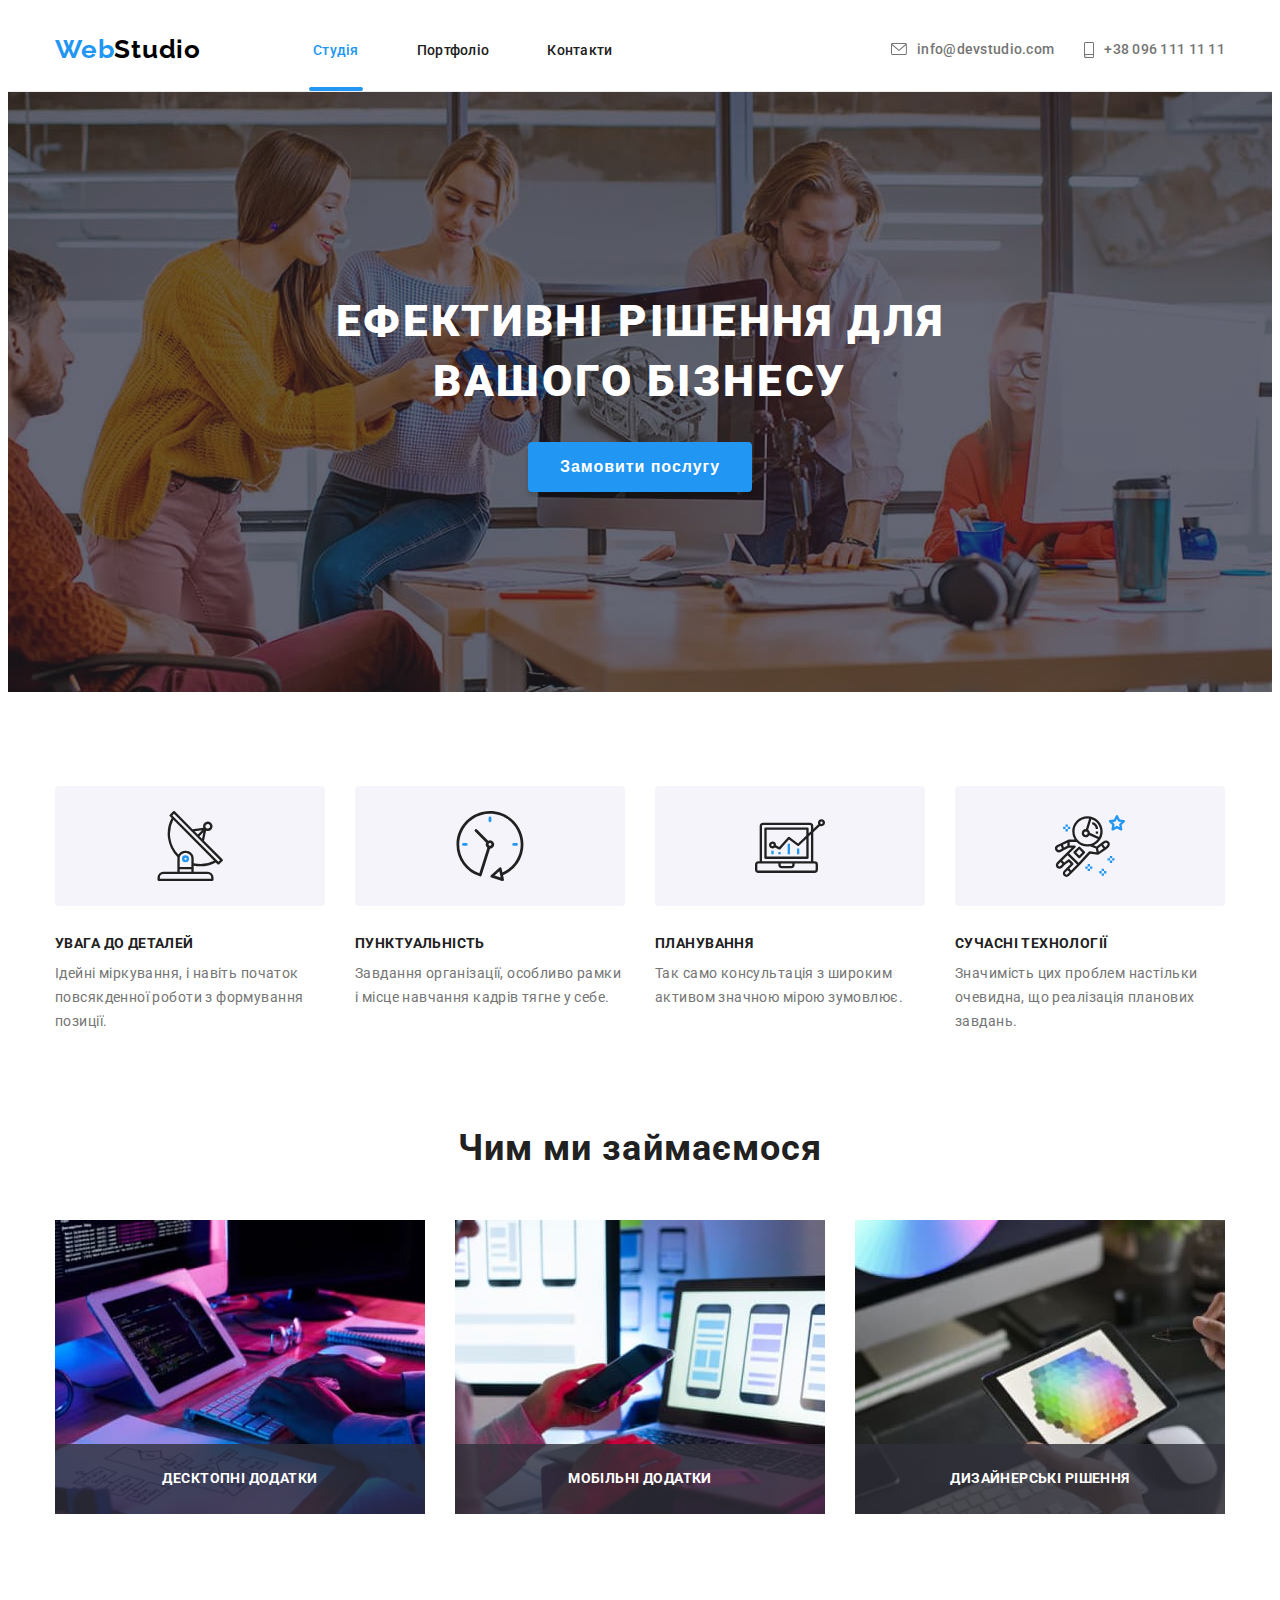
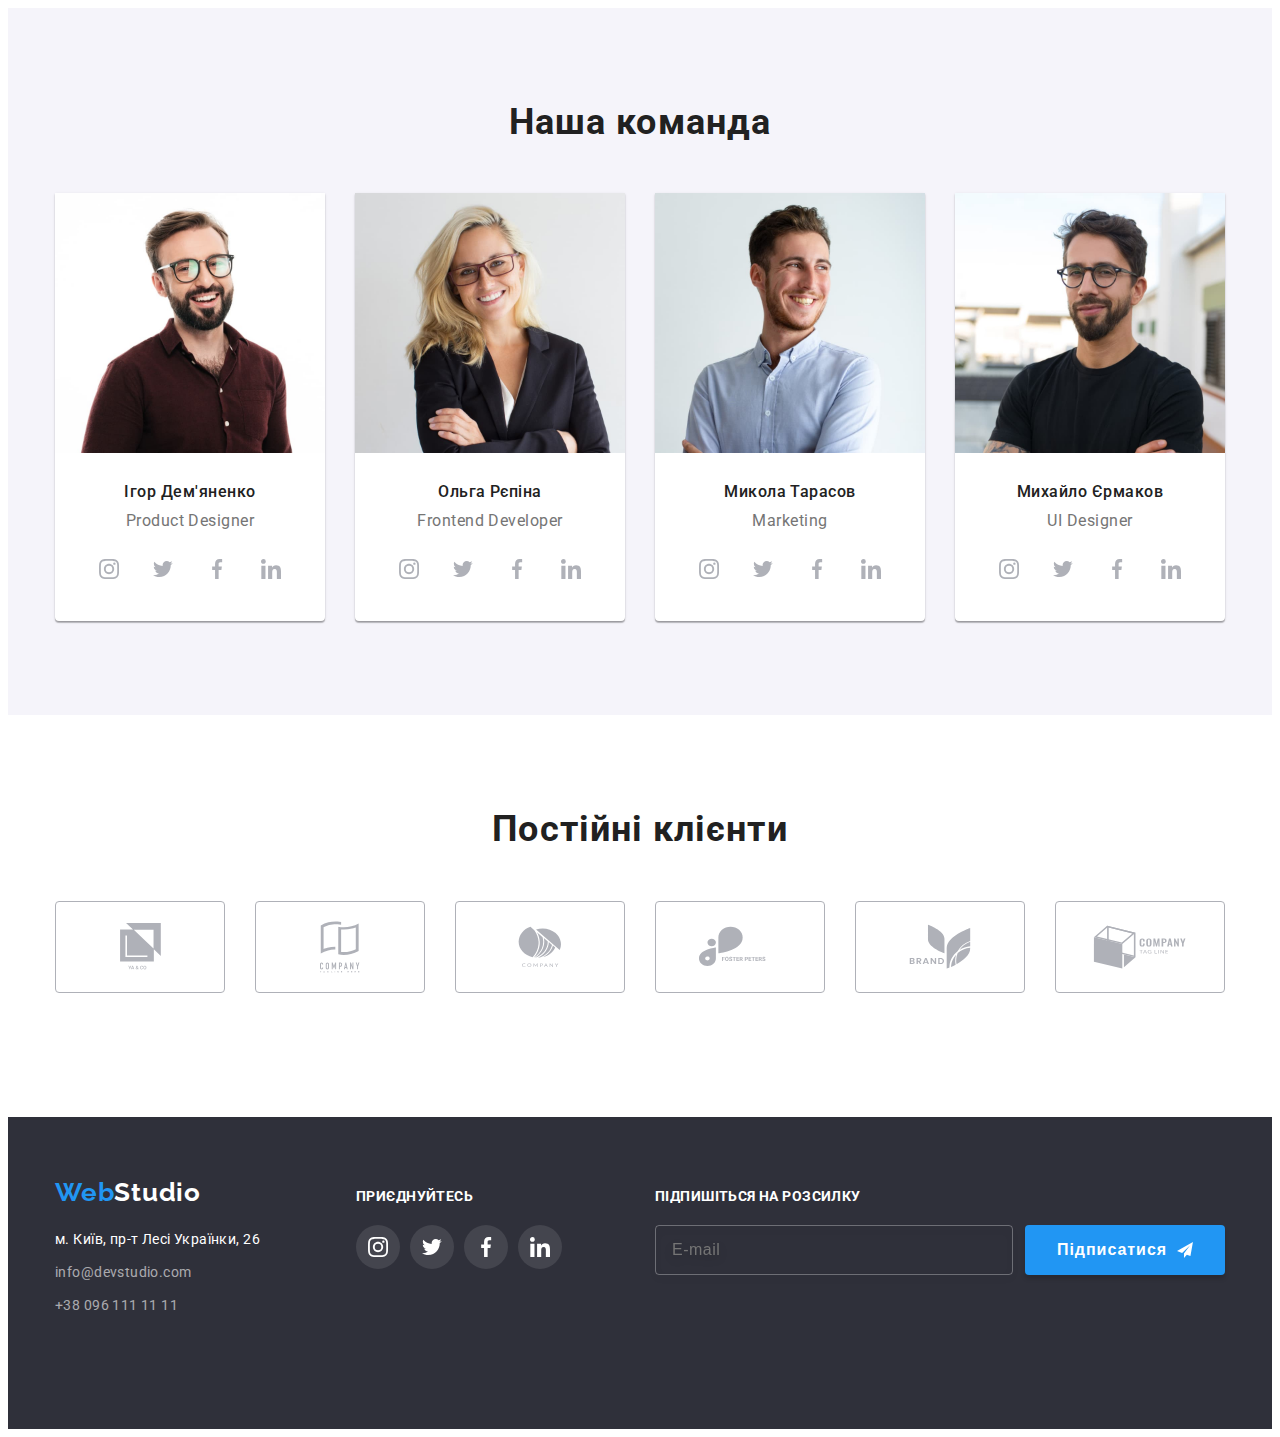
==== index.html @ fa53a21a "add sass" ====
<!DOCTYPE html>
<html lang="en">
<head>
    <meta charset="UTF-8">
    <meta http-equiv="X-UA-Compatible" content="IE=edge">
    <meta name="viewport" content="width=device-width, initial-scale=1.0">
    <link rel="stylesheet" href="https://cdnjs.cloudflare.com/ajax/libs/modern-normalize/1.1.0/modern-normalize.min.css" integrity="sha512-wpPYUAdjBVSE4KJnH1VR1HeZfpl1ub8YT/NKx4PuQ5NmX2tKuGu6U/JRp5y+Y8XG2tV+wKQpNHVUX03MfMFn9Q==" crossorigin="anonymous" referrerpolicy="no-referrer" />
    <link rel="preconnect" href="https://fonts.googleapis.com">
    <link rel="preconnect" href="https://fonts.gstatic.com" crossorigin>
    <link href="https://fonts.googleapis.com/css2?family=Raleway:wght@700&family=Roboto:wght@400;500;700;900&display=swap" rel="stylesheet">
    <link href="./sass/main-min.css" rel="stylesheet"/>
    <link href="./style/style.css" rel="stylesheet"/>
    <title>Веб-студія</title>
</head>
<body>
    <header class="header">
    <div class="header-container container">
            <div class="header-logo"><a class="logo link" href="index.html"><span class="web">Web</span>Studio</a></div>
        <nav class="navigator-menu">
            <div class="container"><ul class="navigator-list list">
            <li class="navigator-item"><a class="navigator-link link active current" href="index.html">Студія</a></li>
            <li class="navigator-item"><a class="navigator-link link" href="portfolio.html">Портфоліо</a></li>
            <li class="navigator-item"><a class="navigator-link link" href="">Контакти</a></li>
        </ul></div>
        </nav>
        <ul class="header-contacts-list list">
            <li class="header-contacts-item">
                <a class="header-contacts-link link" href="mailto:info@devstudio.com">
                    <svg class="header-contacts-icon" width="16" height="12">
                        <use href="./images/icons.svg#icon-envelope"></use>
                    </svg>
                    info@devstudio.com</a></li>
            <li class="header-contacts-item">
                <a class="header-contacts-link link" href="tel:+380961111111">
                    <svg class="header-contacts-icon" width="10" height="16">
                        <use href="./images/icons.svg#icon-smartphone"></use>
                    </svg>
                    +38 096 111 11 11</a></li>
        </ul>
    </div>
    </header>
    <main>
        <section class="hero container">
            <div class="hero-container container"><h1 class="hero-title">Ефективні рішення для вашого бізнесу</h1>
            <button class="hero-btn" type="button" data-modal-open>Замовити послугу</button>
        </div>
        </section>
        <section class="character section">    
        <div class="character-container container"><h2 class="visually-hidden">Про нас</h2>
            <ul class="character-list list">
                <li class="character-item"><div class="outside-bg">
                    <div class="inside-bg">
                        <svg class="icon-character" width="70" height="70">
                            <use href="./images/icons.svg#icon-character-1"></use>
                        </svg>
                    </div>
                </div>
                    <h3 class="character-title">Увага до деталей</h3>
                    <p class="character-text">Ідейні міркування, і навіть початок повсякденної роботи з формування позиції.</p>
                </li>
                <li><div class="outside-bg">
                    <div class="inside-bg">
                        <svg class="icon-character" width="70" height="70">
                            <use href="./images/icons.svg#icon-character-2"></use>
                        </svg>
                    </div>
                </div>
                    <h3 class="character-title">Пунктуальність</h3>
                    <p class="character-text">Завдання організації, особливо рамки і місце навчання кадрів тягне у себе.</p>
                </li>
                <li><div class="outside-bg">
                    <div class="inside-bg">
                        <svg class="icon-character" width="70" height="70">
                            <use href="./images/icons.svg#icon-character-3"></use>
                        </svg>
                    </div>
                </div>
                    <h3 class="character-title">Планування</h3>
                    <p class="character-text">Так само консультація з широким активом значною мірою зумовлює.</p>
                </li>
                <li><div class="outside-bg">
                    <div class="inside-bg">
                        <svg class="icon-character" width="70" height="70">
                            <use href="./images/icons.svg#icon-character-4"></use>
                        </svg>
                    </div>
                </div>
                    <h3 class="character-title">Сучасні технології</h3>
                    <p class="character-text">Значимість цих проблем настільки очевидна, що реалізація планових завдань.</p>
                </li>
            </ul></div>
        </section>
        <section class="work section">
            <div class="container"><h2 class="work-title">Чим ми займаємося</h2>
            <ul class="work-list list">
                <li class="work-item">
                    <div class="work-top-wrap"><img src="./images/main/work/box-1.jpg" alt="work" width="370" height="294">
                    <p class="work-text-top">Десктопні додатки</p></div>
                </li>                    
                <li class="work-item">
                    <div class="work-top-wrap"><img src="./images/main/work/box-2.jpg" alt="work" width="370" height="294">
                    <p class="work-text-top">Мобільні додатки</p></div>
                </li>
                <li class="work-item">
                    <div class="work-top-wrap"><img src="./images/main/work/box-3.jpg" alt="work" width="370" height="294">
                    <p class="work-text-top">Дизайнерські рішення</p></div>
                </li>
            </ul></div>
        </section>
        <section class="team section">
            <div class="container"><h2 class="team-title-h2">Наша команда</h2>
            <ul class="team-list list">
                <li class="team-item">
                    <img src="./images/main/team/team-1.jpg" alt="team" width="270" height="260">
                    <h3 class="team-title">Ігор Дем'яненко</h3>
                    <p class="team-text">Product Designer</p>
                    <ul class="team-soc-list list">
                        <li class="team-soc-item">
                            <a href="" class="team-soc-link link" target="_blank" rel="noopener noreferrer">
                                <svg class="soc-link-icon"  width="20" height="20">
                                    <use href="./images/icons.svg#icon-instagram"></use>
                                </svg>
                            </a></li>
                        <li class="team-soc-item">
                            <a href="" class="team-soc-link link" target="_blank" rel="noopener noreferrer">
                                <svg class="soc-link-icon" width="20" height="20">
                                    <use href="./images/icons.svg#icon-twitter"></use>
                                </svg>
                            </a></li>
                        <li class="team-soc-item">
                            <a href="" class="team-soc-link link" target="_blank" rel="noopener noreferrer">
                                <svg class="soc-link-icon"  width="20" height="20">
                                    <use href="./images/icons.svg#icon-facebook"></use>
                                </svg>
                            </a></li>
                        <li class="team-soc-item">
                            <a href="" class="team-soc-link link" target="_blank" rel="noopener noreferrer">
                                <svg class="soc-link-icon" width="20" height="20">
                                    <use href="./images/icons.svg#icon-linkedin"></use>
                                </svg>
                            </a></li>
                    </ul>
                </li>
                <li class="team-item">
                    <img src="./images/main/team/team-2.jpg" alt="team" width="270" height="260">
                    <h3 class="team-title">Ольга Рєпіна</h3>
                    <p class="team-text">Frontend Developer</p>
                    <ul class="team-soc-list list">
                        <li class="team-soc-item">
                            <a href="" class="team-soc-link link" target="_blank" rel="noopener noreferrer">
                                <svg class="soc-link-icon"  width="20" height="20">
                                    <use href="./images/icons.svg#icon-instagram"></use>
                                </svg>
                            </a></li>
                        <li class="team-soc-item">
                            <a href="" class="team-soc-link link" target="_blank" rel="noopener noreferrer">
                                <svg class="soc-link-icon" width="20" height="20">
                                    <use href="./images/icons.svg#icon-twitter"></use>
                                </svg>
                            </a></li>
                        <li class="team-soc-item">
                            <a href="" class="team-soc-link link" target="_blank" rel="noopener noreferrer">
                                <svg class="soc-link-icon"  width="20" height="20">
                                    <use href="./images/icons.svg#icon-facebook"></use>
                                </svg>
                            </a></li>
                        <li class="team-soc-item">
                            <a href="" class="team-soc-link link" target="_blank" rel="noopener noreferrer">
                                <svg class="soc-link-icon" width="20" height="20">
                                    <use href="./images/icons.svg#icon-linkedin"></use>
                                </svg>
                            </a></li>
                    </ul>
                </li>
                <li class="team-item">
                    <img src="./images/main/team/team-3.jpg" alt="team" width="270" height="260">
                    <h3 class="team-title">Микола Тарасов</h3>
                    <p class="team-text">Marketing</p>
                    <ul class="team-soc-list list">
                        <li class="team-soc-item">
                            <a href="" class="team-soc-link link" target="_blank" rel="noopener noreferrer">
                                <svg class="soc-link-icon"  width="20" height="20">
                                    <use href="./images/icons.svg#icon-instagram"></use>
                                </svg>
                            </a></li>
                        <li class="team-soc-item">
                            <a href="" class="team-soc-link link" target="_blank" rel="noopener noreferrer">
                                <svg class="soc-link-icon" width="20" height="20">
                                    <use href="./images/icons.svg#icon-twitter"></use>
                                </svg>
                            </a></li>
                        <li class="team-soc-item">
                            <a href="" class="team-soc-link link" target="_blank" rel="noopener noreferrer">
                                <svg class="soc-link-icon"  width="20" height="20">
                                    <use href="./images/icons.svg#icon-facebook"></use>
                                </svg>
                            </a></li>
                        <li class="team-soc-item">
                            <a href="" class="team-soc-link link" target="_blank" rel="noopener noreferrer">
                                <svg class="soc-link-icon" width="20" height="20">
                                    <use href="./images/icons.svg#icon-linkedin"></use>
                                </svg>
                            </a></li>
                    </ul>
                </li>
                <li class="team-item">
                    <img src="./images/main/team/team-4.jpg" alt="team" width="270" height="260">
                    <h3 class="team-title">Михайло Єрмаков</h3>
                    <p class="team-text">UI Designer</p>
                    <ul class="team-soc-list list">
                        <li class="team-soc-item">
                            <a href="" class="team-soc-link link" target="_blank" rel="noopener noreferrer">
                                <svg class="soc-link-icon"  width="20" height="20">
                                    <use href="./images/icons.svg#icon-instagram"></use>
                                </svg>
                            </a></li>
                        <li class="team-soc-item">
                            <a href="" class="team-soc-link link" target="_blank" rel="noopener noreferrer">
                                <svg class="soc-link-icon" width="20" height="20">
                                    <use href="./images/icons.svg#icon-twitter"></use>
                                </svg>
                            </a></li>
                        <li class="team-soc-item">
                            <a href="" class="team-soc-link link" target="_blank" rel="noopener noreferrer">
                                <svg class="soc-link-icon"  width="20" height="20">
                                    <use href="./images/icons.svg#icon-facebook"></use>
                                </svg>
                            </a></li>
                        <li class="team-soc-item">
                            <a href="" class="team-soc-link link" target="_blank" rel="noopener noreferrer">
                                <svg class="soc-link-icon" width="20" height="20">
                                    <use href="./images/icons.svg#icon-linkedin"></use>
                                </svg>
                            </a></li>
                    </ul>
                </li>
            </ul></div>
        </section>
        <section class="constant-clients section">
            <div class="container"><h2 class="constant-clients-title">Постійні клієнти</h2>
                <ul class="clients-list list">
                    <li class="clients-logo-item"><a href="" class="clients-link link" target="_blank" rel="noopener noreferrer">
                        <svg class="logo-link-icon" width="41" height="46.7">
                            <use href="./images/icons.svg#icon-client-1"></use>
                        </svg>
                    </a></li>
                    <li class="clients-logo-item"><a href="" class="clients-link link" target="_blank" rel="noopener noreferrer">
                        <svg class="logo-link-icon" width="40" height="52">
                            <use href="./images/icons.svg#icon-client-2"></use>
                        </svg>
                    </a></li>
                    <li class="clients-logo-item"><a href="" class="clients-link link" target="_blank" rel="noopener noreferrer">
                        <svg class="logo-link-icon" width="43.46" height="41.18">
                            <use href="./images/icons.svg#icon-client-3"></use>
                        </svg>
                    </a></li>
                    <li class="clients-logo-item"><a href="" class="clients-link link" target="_blank" rel="noopener noreferrer">
                        <svg class="logo-link-icon" width="84.44" height="40.62">
                            <use href="./images/icons.svg#icon-client-4"></use>
                        </svg>
                    </a></li>
                    <li class="clients-logo-item"><a href="" class="clients-link link" target="_blank" rel="noopener noreferrer">
                        <svg class="logo-link-icon" width="62.54" height="45.43">
                            <use href="./images/icons.svg#icon-client-5"></use>
                        </svg>
                    </a></li>
                    <li class="clients-logo-item"><a href="" class="clients-link link" target="_blank" rel="noopener noreferrer">
                        <svg class="logo-link-icon" width="93.79" height="43.93">
                            <use href="./images/icons.svg#icon-client-6"></use>
                        </svg>
                    </a></li>
                </ul>
        </div>
            </section>
    </main>
    <footer class="footer">
        <div class="footer-container container">
            <div>
            <div class="footer-logo"><a class="logo link" href="index.html"><span class="web">Web</span><span class="studio">Studio</span></a></div>
        <adress>
            <ul class="footer-contacts-list list">
                <li class="footer-adress-item"><a class="footer-adress-link link" href="https://goo.gl/maps/XNjeUNWpdiMwEfmY7" target="_blank" rel="noreferrer noopener">м. Київ, пр-т Лесі Українки, 26</a></li>
                <li class="footer-contacts-item"><a class="footer-contacts-link link" href="mailto:info@devstudio.com">info@devstudio.com</a></li>
                <li class="footer-contacts-item"><a class="footer-contacts-link link" href="tel:+380961111111">+38 096 111 11 11</a></li>
            </ul>
        </adress></div>
        <div class="footer-soc-menu">
            <h3 class="footer-soc-menu-title">приєднуйтесь</h3>
            <ul class="footer-soc-list list">
                <li class="footer-soc-item">
                    <a href="" class="footer-soc-link link" target="_blank" rel="noopener noreferrer">
                        <svg class="footer-link-icon"  width="20" height="20">
                            <use href="./images/icons.svg#icon-instagram"></use>
                        </svg>
                    </a></li>
                <li class="footer-soc-item">
                    <a href="" class="footer-soc-link link" target="_blank" rel="noopener noreferrer">
                        <svg class="footer-link-icon" width="20" height="20">
                            <use href="./images/icons.svg#icon-twitter"></use>
                        </svg>
                    </a></li>
                <li class="footer-soc-item">
                    <a href="" class="footer-soc-link link" target="_blank" rel="noopener noreferrer">
                        <svg class="footer-link-icon"  width="20" height="20">
                            <use href="./images/icons.svg#icon-facebook"></use>
                        </svg>
                    </a></li>
                <li class="footer-soc-item">
                    <a href="" class="footer-soc-link link" target="_blank" rel="noopener noreferrer">
                        <svg class="footer-link-icon" width="20" height="20">
                            <use href="./images/icons.svg#icon-linkedin"></use>
                        </svg>
                    </a></li>
            </ul></div>
        <div class="footer-input">
            <p class="footer-input-title">Підпишіться на розсилку</p>
            <div class="input-btn"><label class="modal-label">
                <input
                  type="text"
                  class="footer-modal-input"
                  name="user-mail"
                  placeholder="E-mail"
                  required
                />
              </label>
              <button class="footer-input-btn" type="button">Підписатися
                <svg class="footer-btn-icon" width="24" height="24">
                    <use href="./images/icons.svg#icon-telegramm"></use>
                </svg>
              </button></div>
        </div>
    </div>
    </footer>
    <div class="backdrop is-hidden" data-modal>
        <div class="modal">
            <button type="button" class="modal-close" data-modal-close>
                <svg class="modal-close-icon" width="18" height="18">
                    <use href="./images/icons.svg#icon-close-black-18dp"></use>
                </svg>
            </button>
            <p class="modal-title">Залиште свої дані, ми вам передзвонимо</p>
            <form class="modal-form">
                <div class="modal-field">
                    <label for="user-name" class="modal-label">Ім'я</label>
                    <div class="input-wrap">
                      <input
                        type="name"
                        class="modal-input"
                        name="user-name"
                        id="user-name"
                        title=""
                        placeholder=""
                        required
                      />
                      <svg class="input-icon" width="18" height="18">
                        <use href="./images/icons.svg#icon-human"></use>
                      </svg>
                    </div>
                  </div>
                  <div class="modal-field">
                    <label for="user-tel" class="modal-label">Телефон</label>
                    <div class="input-wrap">
                      <input
                        type="tel"
                        class="modal-input"
                        name="user-tel"
                        id="user-tel"
                        title=""
                        placeholder=""
                        required
                      />
                      <svg class="input-icon" width="18" height="18">
                        <use href="./images/icons.svg#icon-telephone"></use>
                      </svg>
                    </div>
                  </div><div class="modal-field">
                    <label for="user-email" class="modal-label">Пошта</label>
                    <div class="input-wrap">
                      <input
                        type="email"
                        class="modal-input"
                        name="user-email"
                        id="user-email"
                        title=""
                        placeholder=""
                        required
                      />
                      <svg class="input-icon" width="18" height="18">
                        <use href="./images/icons.svg#icon-convert"></use>
                      </svg>
                    </div>
                  </div>
                  <div class="modal-field">
                    <label for="user-text" class="modal-label">Коментар</label>
                    <textarea
                      name="user-text"
                      id="user-text"
                      class="online-comment"
                      placeholder="Введіть текст"
                    ></textarea>
                  </div>
                  <div class="modal-field">
                    <input
                      type="checkbox"
                      class="modal-check visually-hidden"
                      name="privacy"
                      id="privacy"
                    />
                    <label for="privacy" class="check-text">
                        <span>
                          <svg class="check-icon" width="16" height="15">
                            <use href="./images/icons.svg#icon-bird"></use>
                          </svg>
                        </span>
                      Погоджуюся з розсилкою та приймаю&nbsp;<a class="condition">Умови договору</a>
                      </label>
                  </div>
                  <button class="modal-btn" type="submit">Відправити</button>
            </form>
        </div>
    </div>
    <script src="./js/modal.js"></script>
</body>
</html>
---- style/style.css ----
body {
    font-family: 'Roboto', sans-serif;
    color: black;
}
html {
    box-sizing: border-box;
}
h1,
h2,
h3,
p {
    margin:0;
}
ul {
    margin: 0;
    padding-left: 0;
}
img {
    display: block;
}
button {
    cursor: pointer;
}
.link {
    text-decoration: none;
}
.list {
    list-style: none;
}
.visually-hidden {
    position: absolute;
    white-space: nowrap;
    width: 1px;
    height: 1px;
    overflow: hidden;
    border: 0;
    padding: 0;
    clip: rect(0 0 0 0);
    clip-path: inset(50%);
    margin: -1px;
  }
.container {
    width: 100%;
max-width: 1200px;
margin-left: auto;
margin-right: auto;
padding-left: 15px;
padding-right: 15px;
}
.section {
    padding-top: 94px;
    padding-bottom: 94px;
}
:root {
    --brand-color: #2196F3;
    --background-color: #2F303A;
    --text-color: #757575;
}
*,
*::before,
*::after {
    box-sizing: inherit;
}
/* header */
.logo {
    font-family: 'Raleway';
font-weight: 700;
font-size: 26px;
line-height: 1.19;
letter-spacing: 0.03em;
color: black;
}
.web {
color: var(--brand-color);
}
.header {
    border-bottom: 1px solid #ECECEC;
}
.header-logo {
    padding-top: 24px;
    padding-bottom: 25px;
    margin-right: 93px;
}
.header-container {
    display: flex;
    align-items: center;
}
.navigator-list {
    display: flex;
    gap: 50px;
    padding: 32px 0;
}
.header-contacts-list {
    display: flex;
    gap: 30px;
    padding: 32px 0;
    justify-content: flex-end;
    margin-left: auto;
}
.navigator-link {
    font-weight: 500;
font-size: 14px;
line-height: 1.14;
letter-spacing: 0.02em;
color: #212121;
padding: 32px 4px 33px 4px;
transition: 250ms;
    transition-timing-function: cubic-bezier(0.4, 0, 0.2, 1);
}
.header-contacts-link {
    display: flex;
    text-decoration: none;
    font-weight: 500;
font-size: 14px;
line-height: 1.14;
letter-spacing: 0.02em;
color: var(--text-color);
transition: 250ms;
    transition-timing-function: cubic-bezier(0.4, 0, 0.2, 1);
}
.header-contacts-icon {         
    margin-right: 10px;
    fill: #757575;
    align-self: center;
    transition: 250ms;
    transition-timing-function: cubic-bezier(0.4, 0, 0.2, 1);
}
.navigator-link:hover,
.navigator-link:focus {
    color: var(--brand-color);
}
.header-contacts-link:hover,
.header-contacts-link:focus {
    color: var(--brand-color)
}
.header-contacts-link:hover .header-contacts-icon,
.header-contacts-link:focus .header-contacts-icon {
fill: var(--brand-color);
}
.active {
    color: var(--brand-color)
}
.current {
    position: relative;
}
.current::after {
    content: '';
    position: absolute;
    height: 4px;
    border-radius: 2px;
    width: 100%;
    background-color: var(--brand-color);
    bottom: 0;
    left: 0;
}
/* hero */
.hero {
    background-color: var(--background-color);
    background-image: linear-gradient(rgba(47, 48, 58, 0.4), rgba(47, 48, 58, 0.4)),
    url(../images/bg-hero.jpg);
    background-repeat: no-repeat;
    background-position: center;
    background-size: cover;
    max-width: 1600px;
}
.hero-container {
    display: flex;
    flex-direction: column;
    justify-content: center;
    align-items: center;
    height: 600px;
}
.hero-title {
    max-width: 696px;
    font-weight: 900;
font-size: 44px;
line-height: 1.36;
text-align: center;
letter-spacing: 0.06em;
text-transform: uppercase;
color: #FFFFFF;
margin-bottom: 30px;
}
.hero-btn {
    background: var(--brand-color);
box-shadow: 0px 4px 4px rgba(0, 0, 0, 0.15);
border-radius: 4px;
border: 0;
cursor: pointer;
font-weight: 700;
font-size: 16px;
line-height: 1.87;
align-items: center;
text-align: center;
letter-spacing: 0.06em;
color: #FFFFFF;
padding: 10px 32px;
min-width: 216px;
transition: 250ms;
    transition-timing-function: cubic-bezier(0.4, 0, 0.2, 1);
}
.hero-btn:hover {
    background-color: #1e8ce6;
}
/* character */
.character-list {
    display: flex;
    gap: 30px;
}
.character-title {
    font-weight: 700;
font-size: 14px;
line-height: 1.14;
letter-spacing: 0.03em;
text-transform: uppercase;
color: #212121;
margin-bottom: 10px;
}
.character-text {
    font-size: 14px;
line-height: 1.71;
letter-spacing: 0.03em;
color: var(--text-color);
width: 270px;
}
.inside-bg {
    background: #F5F4FA;
border-radius: 4px;
width: 270px;
height: 120px;
margin-bottom: 30px;
display: flex;
align-items: center;
justify-content: center;
}
/* work */
.work {
    padding-top: 0;
}
.work-list {
    display: flex;
    gap: 30px;
}
.work-item {
    transform: relative;
}
.work-title {
    font-weight: 700;
font-size: 36px;
line-height: 1.16;
text-align: center;
letter-spacing: 0.03em;
color: #212121;
margin-bottom: 50px;
}
.work-text-top {
    font-weight: 700;
font-size: 14px;
line-height: 1.14;
text-align: center;
letter-spacing: 0.03em;
text-transform: uppercase;
color: #FFFFFF;
background-color: rgba(47, 48, 58, 0.8);
position: absolute;
z-index: 1;
bottom: 0;
width: 100%;
padding: 27px 0;
}
.work-top-wrap{
    position: relative;
}
/* team */
.team {
    background-color: #F5F4FA;
    min-height: 648px;
}
.team-list {
    display: flex;
}
.team-item {
    background: #FFFFFF;
box-shadow: 0px 1px 3px rgba(0, 0, 0, 0.12), 0px 1px 1px rgba(0, 0, 0, 0.14), 0px 2px 1px rgba(0, 0, 0, 0.2);
border-radius: 0px 0px 4px 4px;
}
.team-item:nth-child(1n+1) {
    margin-right: 30px;
}
.team-title-h2 {
    font-weight: 700;
font-size: 36px;
line-height: 1.16;
text-align: center;
letter-spacing: 0.03em;
color: #212121;
margin-bottom: 50px;
}
.team-title {
    font-weight: 500;
font-size: 16px;
line-height: 1.18;
text-align: center;
letter-spacing: 0.03em;
color: #212121;
padding-top: 30px;
margin-bottom: 10px;
}
.team-text {
    font-size: 16px;
line-height: 1.18;
text-align: center;
letter-spacing: 0.03em;
color: var(--text-color);
margin-bottom: 16px;
}
.team-soc-list {
    display: flex;
    justify-content: center;
    gap: 10px;
    padding-bottom: 30px;
}
.team-soc-link {
    width: 44px;
    height: 44px;
    background-color: #FFFFFF;
    border-radius: 50%;
    display: flex;
    align-items: center;
    justify-content: center;
    transition: 250ms;
    transition-timing-function: cubic-bezier(0.4, 0, 0.2, 1);
}
.soc-link-icon {
    fill: #afb1b8;
    transition: 250ms;
    transition-timing-function: cubic-bezier(0.4, 0, 0.2, 1);
}
.team-soc-link:hover,
.team-soc-link:focus {
    background-color: var(--brand-color);
}
.team-soc-link:hover .soc-link-icon,
.team-soc-link:focus .soc-link-icon {
    fill: #FFFFFF;
}
/* partfolio btn */
.menu-btn-list {
    display: flex;
    justify-content: center;
    gap: 8px;
    margin-bottom: 50px;
}
.btn-btn {
font-family: 'Roboto';
font-style: normal;
font-weight: 500;
font-size: 16px;
line-height: 1.62;
text-align: center;
letter-spacing: 0.03em;
color: #212121;
}
.btn-btn {
    background: #F5F4FA;
    border-radius: 4px;
    border: 0;
    padding: 6px 25px;
    transition: 250ms;
    transition-timing-function: cubic-bezier(0.4, 0, 0.2, 1);
}
.menu-btn-list .btn-btn:hover,
.menu-btn-list .btn-btn:focus {
    color: white;
    background-color: var(--brand-color);
    box-shadow: 0px 3px 1px rgba(0, 0, 0, 0.1), 0px 1px 2px rgba(0, 0, 0, 0.08), 0px 2px 2px rgba(0, 0, 0, 0.12);
}
/* portfolio */
.example-list {
    display: flex;
    flex-wrap: wrap;
    gap: 30px;
}
.example-item {
    transform: relative;
    transition: 250ms;
    transition-timing-function: cubic-bezier(0.4, 0, 0.2, 1);
}
.example-item:hover {
    box-shadow: 0px 1px 1px rgba(0, 0, 0, 0.12), 0px 4px 4px rgba(0, 0, 0, 0.06), 1px 4px 6px rgba(0, 0, 0, 0.16);
}
.example-title-text {
    background: #FFFFFF;
    border: 1px solid #EEEEEE;
    border-top: 0;
    padding: 20px 24px;
}
.example-title {
    font-weight: 700;
font-size: 18px;
line-height: 2;
letter-spacing: 0.06em;
color: #212121;
margin-bottom: 4px;
}
.example-text {
    font-size: 16px;
line-height: 1.88;
letter-spacing: 0.03em;
color: var(--text-color);
}
.example-top-wrap {
    position: relative;
    overflow: hidden;
}
.example-top-text {
    position: absolute;
    top: 0;
    left: 0;
    font-size: 18px;
line-height: 1.56;
letter-spacing: 0.03em;
color: #FFFFFF;
background-color: rgba(33, 150, 243, 0.9);
padding: 63px 24px;
height: 100%;
transform: translateY(100%);
transition: transform 250ms linear;
transition-timing-function: cubic-bezier(0.4, 0, 0.2, 1);
}
.example-item:hover .example-top-text {
    transform: translateY(0);
}
/* constant-clients */
.constant-clients-title {
    font-weight: 700;
font-size: 36px;
line-height: 1.16;
text-align: center;
letter-spacing: 0.03em;
color: #212121;
margin-bottom: 50px;
}
.clients-list {
    display: flex;
    justify-content: center;
    gap: 30px;
    padding-bottom: 30px;
}
.clients-link {
    width: 170px;
    height: 92px;
    background-color: #FFFFFF;
    border-radius: 100%;
    border: 1px solid #AFB1B8;
    border-radius: 4px;
    display: flex;
    align-items: center;
    justify-content: center;
    transition: 250ms;
    transition-timing-function: cubic-bezier(0.4, 0, 0.2, 1);
}
.logo-link-icon {
    fill: #afb1b8;
    transition: 250ms;
    transition-timing-function: cubic-bezier(0.4, 0, 0.2, 1);
}
.clients-link:hover,
.clients-link:focus {
    border-color: var(--brand-color);
}
.clients-link:hover .logo-link-icon,
.clients-link:focus .logo-link-icon {
    fill: var(--brand-color);
}
/* footer */
.footer {
    background-color: var(--background-color);
    padding-top: 60px;
}
.footer-container {
    height: 252px;
}
.studio {
    color: #FFFFFF;
}
.footer-logo {
margin-bottom: 20px;
}
.footer-contacts-list {
    width: 231px;
}
.footer-adress-item {
    margin-bottom: 9px;
}
.footer-adress-link {
    font-size: 14px;
line-height: 1.71;
letter-spacing: 0.03em;
color: #FFFFFF;
}
.footer-contacts-item:not(:last-child) {
    margin-bottom: 9px;
}
.footer-contacts-link {
font-size: 14px;
line-height: 1.71;
letter-spacing: 0.03em;
color: rgba(255, 255, 255, 0.6);
transition: 250ms;
    transition-timing-function: cubic-bezier(0.4, 0, 0.2, 1);
}
.footer-contacts-link:hover,
.footer-contacts-link:focus {
    color: var(--brand-color);
}
/* footer soc menu */
.footer-container {
    display: flex;
    align-items: baseline;
}
.footer-soc-list {
    display: flex;
    justify-content: center;
    gap: 10px;
    margin-left: 70px;
}
.footer-soc-menu-title {
    font-weight: 700;
font-size: 14px;
line-height: 1.14;
letter-spacing: 0.03em;
text-transform: uppercase;
color: #FFFFFF;
margin-bottom: 20px;
margin-left: 70px;
}
.footer-soc-link {
    width: 44px;
    height: 44px;
    background-color: rgba(255, 255, 255, 0.1);
    border-radius: 50%;
    display: flex;
    align-items: center;
    justify-content: center;
    transition: 250ms;
    transition-timing-function: cubic-bezier(0.4, 0, 0.2, 1);
}
.footer-link-icon {
    fill: #FFFFFF;
}
.footer-soc-link:hover,
.footer-soc-link:focus {
    background-color: var(--brand-color);
}
.footer-soc-link:hover .soc-link-icon,
.footer-soc-link:focus .soc-link-icon {
    fill: #FFFFFF;
}
/* footer input */
.footer-input {
    margin-left: 93px;
    max-width: 570px;
    height: 86px;
}
.input-btn {
    display: flex;
}
.footer-input-title {
    font-weight: 700;
font-size: 14px;
line-height: 1.14;
letter-spacing: 0.03em;
text-transform: uppercase;
color: #FFFFFF;
margin-bottom: 20px;
}
.footer-modal-input {
    width: 358px;
    height: 50px;
border: 1px solid rgba(255, 255, 255, 0.3);
filter: drop-shadow(0px 4px 4px rgba(0, 0, 0, 0.15));
border-radius: 4px;
font-size: 16px;
line-height: 1.25;
display: flex;
align-items: center;
letter-spacing: 0.03em;
margin-right: 12px;
padding-left: 16px;
color: rgba(255, 255, 255, 0.6);
outline: transparent;
background-color: transparent;
transition: 250ms;
    transition-timing-function: cubic-bezier(0.4, 0, 0.2, 1);
}
.footer-modal-input:focus {
    border-color: var(--brand-color);
}
.footer-input-btn {
    display: flex;
    background: var(--brand-color);
box-shadow: 0px 4px 4px rgba(0, 0, 0, 0.15);
border-radius: 4px;
border: 0;
cursor: pointer;
font-weight: 700;
font-size: 16px;
line-height: 1.87;
align-items: center;
text-align: center;
letter-spacing: 0.06em;
color: #FFFFFF;
padding: 10px 32px;
min-width: 200px;
height: 50px;
transition: 250ms;
    transition-timing-function: cubic-bezier(0.4, 0, 0.2, 1);
}
.footer-input-btn:hover {
    background-color: #1e8ce6;
}
.footer-btn-icon {
    align-self: center;
    fill: #FFFFFF;
    margin-left: 10px;
}
/* modal window */
.backdrop {
    position: fixed;
    top: 0%;
    width: 100%;
    height: 100%;
    background-color: rgba(0, 0, 0, 0.329);
    transition: opacity 300ms linear, visibility 300ms linear;
}
.modal {
    width: 528px;
    min-height: 581px;
    background-color: #FFFFFF;
    border-radius: 4px;
    position: absolute;
    top: 50%;
    left: 50%;
    padding: 40px;
    transform: translate(-50%, -50%) scale(1);
    transition: transform 250ms linear;
    box-shadow: 0px 1px 3px rgba(0, 0, 0, 0.12), 0px 1px 1px rgba(0, 0, 0, 0.14), 0px 2px 1px rgba(0, 0, 0, 0.2); 
}
.backdrop.is-hidden .modal {
    transform: translate(-50%, -50%) scale(0);
}
.modal-close {
    position: absolute;
    right: 0;
    top: 0;
    margin-top: 8px;
    margin-right: 8px;
    width: 30px;
    height: 30px;
    border-radius: 50%;
    background: #FFFFFF;
    border: 1px solid rgba(0, 0, 0, 0.1);
    display: flex;
    align-items: center;
    justify-content: center;
}
.modal-close-icon {
    transition: 250ms;
    transition-timing-function: cubic-bezier(0.4, 0, 0.2, 1);
}
.modal-close:hover .modal-close-icon {
    fill: var(--brand-color);
}
.is-hidden {
    opacity: 0;
    visibility: hidden;
    pointer-events: none;
}
.modal-title {
    font-weight: 700;
font-size: 20px;
line-height: 1.15;
text-align: center;
letter-spacing: 0.03em;
color: #212121;
align-items: center;
margin-bottom: 12px;
}
.modal-field {
    margin-bottom: 20px;
}
.input-wrap {
    position: relative;
}
.modal-input {
    width: 100%;
    height: 40px;
    border: 1px solid rgba(33, 33, 33, 0.2);
border-radius: 4px;
    padding-left: 42px;
    outline: transparent;
    transition: 250ms;
    transition-timing-function: cubic-bezier(0.4, 0, 0.2, 1);
}
.modal-label {
    font-size: 12px;
line-height: 1.16;
letter-spacing: 0.01em;
color: #757575;
    display: block;
    margin-bottom: 4px;
  }
.modal-input:focus {
    border-color: var(--brand-color);
}
.modal-input:focus + .input-icon {
    fill: var(--brand-color);
}
.input-icon {
    position: absolute;
    left: 0;
    top: 50%;
    transform: translateY(-50%);
    margin-left: 12px;
    transition: 250ms;
    transition-timing-function: cubic-bezier(0.4, 0, 0.2, 1);
}
.online-comment {
    width: 100%;
    height: 100px;
    resize: none;
    border: 1px solid rgba(33, 33, 33, 0.2);
    border-radius: 4px;
    padding: 12px 16px;
    outline: transparent;
    transition: 250ms;
    transition-timing-function: cubic-bezier(0.4, 0, 0.2, 1);
}
.online-comment:focus {
    border-color: var(--brand-color);
}
.check-text {
    font-size: 14px;
line-height: 1.71;
letter-spacing: 0.03em;
color: #757575;
    display: flex;
    position: relative;
    align-items: center;
    margin-bottom: 30px;
    margin-left: 12px;
}
.condition {
    color: var(--brand-color);
    text-decoration: underline;
    text-decoration-skip-ink: none;
}
.check-text span {
    width: 16px;
    height: 15px;
    border: 2px solid #212121;
    border-radius: 3px;
    margin-right: 8.38px;
    display: flex;
    align-items: center;
    justify-content: center;
    color: transparent;
    transition: 250ms;
    transition-timing-function: cubic-bezier(0.4, 0, 0.2, 1);
}
.check-icon {
    fill: #FFFFFF;
}
.modal-check:checked + .check-text span {
    background-color: var(--brand-color);
    border-color: var(--brand-color);
    color: #ffffff;
  }
.modal-btn {
    background: var(--brand-color);
box-shadow: 0px 4px 4px rgba(0, 0, 0, 0.15);
border-radius: 4px;
border: 0;
cursor: pointer;
font-weight: 700;
font-size: 16px;
line-height: 1.87;
align-items: center;
text-align: center;
letter-spacing: 0.06em;
color: #FFFFFF;
padding: 10px 52px;
min-width: 200px;
margin-left: 124px;
transition: 250ms;
    transition-timing-function: cubic-bezier(0.4, 0, 0.2, 1);
}
.modal-btn:hover {
    background-color: #1e8ce6;
}
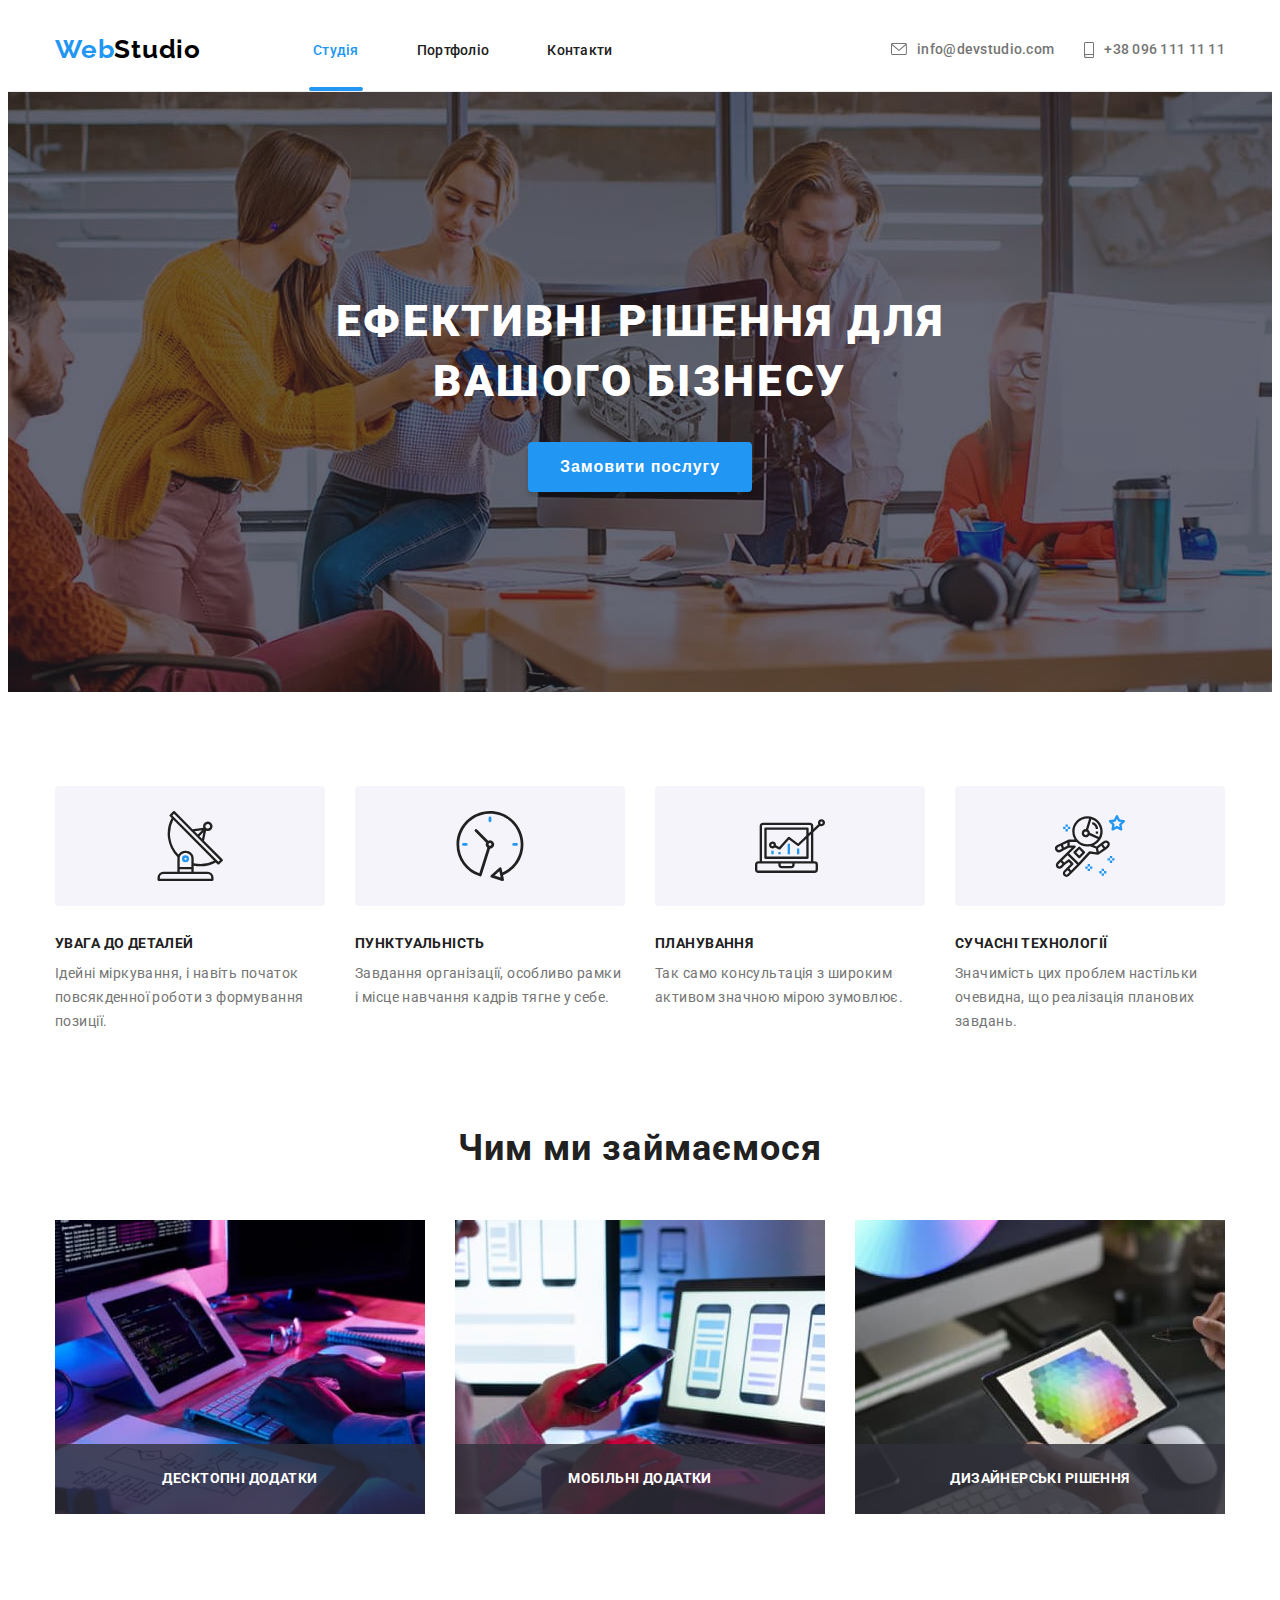
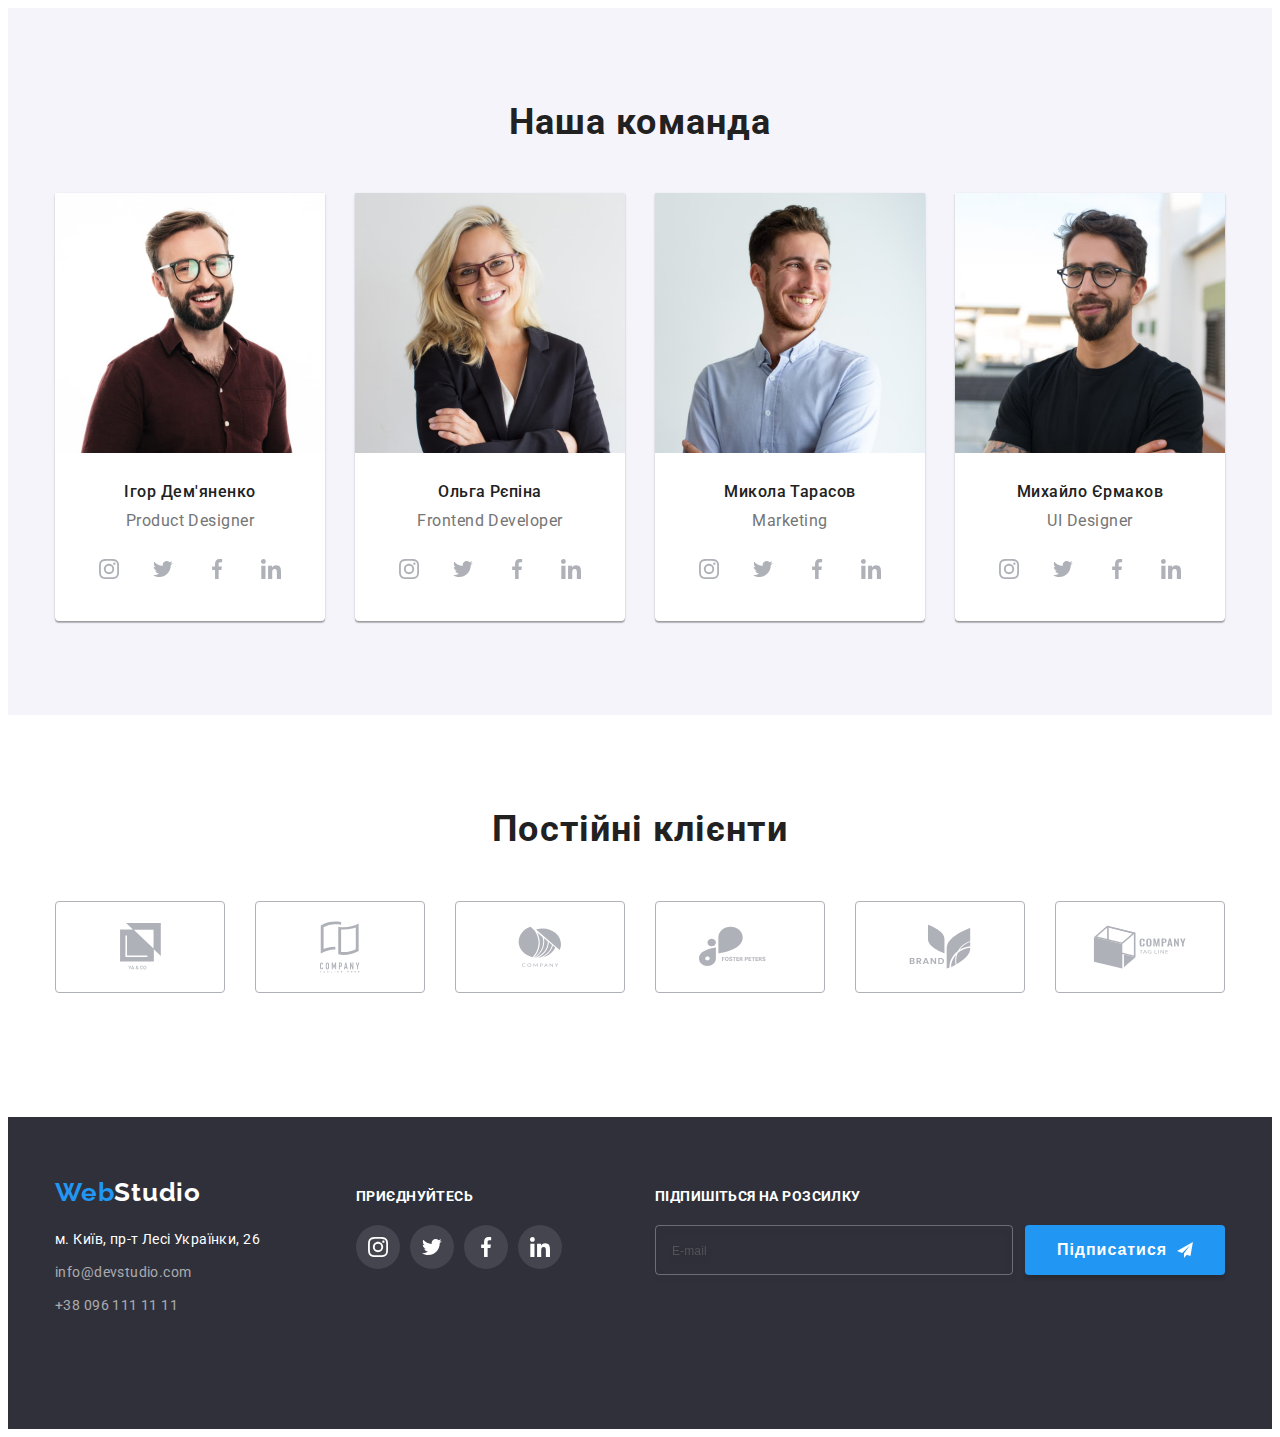
==== commit 3bb004c3: "clone 6" ====
--- a/index.html
+++ b/index.html
@@ -8,7 +8,7 @@
     <link rel="preconnect" href="https://fonts.googleapis.com">
     <link rel="preconnect" href="https://fonts.gstatic.com" crossorigin>
     <link href="https://fonts.googleapis.com/css2?family=Raleway:wght@700&family=Roboto:wght@400;500;700;900&display=swap" rel="stylesheet">
-    <link href="./sass/main-min.css" rel="stylesheet"/>
+    <link href="./css/main.min.css" rel="stylesheet"/>
     <link href="./style/style.css" rel="stylesheet"/>
     <title>Веб-студія</title>
 </head>
@@ -338,7 +338,7 @@
                     <use href="./images/icons.svg#icon-close-black-18dp"></use>
                 </svg>
             </button>
-            <p class="modal-title">Залиште свої дані, ми вам передзвонимо</p>
+            <h2 class="modal-title">Залиште свої дані, ми вам передзвонимо</h2>
             <form class="modal-form">
                 <div class="modal-field">
                     <label for="user-name" class="modal-label">Ім'я</label>
@@ -352,7 +352,7 @@
                         placeholder=""
                         required
                       />
-                      <svg class="input-icon" width="18" height="18">
+                      <svg class="input-icon" width="12" height="12">
                         <use href="./images/icons.svg#icon-human"></use>
                       </svg>
                     </div>
@@ -369,7 +369,7 @@
                         placeholder=""
                         required
                       />
-                      <svg class="input-icon" width="18" height="18">
+                      <svg class="input-icon" width="13" height="12">
                         <use href="./images/icons.svg#icon-telephone"></use>
                       </svg>
                     </div>
@@ -385,21 +385,21 @@
                         placeholder=""
                         required
                       />
-                      <svg class="input-icon" width="18" height="18">
+                      <svg class="input-icon" width="15" height="12">
                         <use href="./images/icons.svg#icon-convert"></use>
                       </svg>
                     </div>
                   </div>
                   <div class="modal-field">
                     <label for="user-text" class="modal-label">Коментар</label>
-                    <textarea
+                    <textarea 
                       name="user-text"
                       id="user-text"
                       class="online-comment"
                       placeholder="Введіть текст"
                     ></textarea>
                   </div>
-                  <div class="modal-field">
+                  <div class="modal-privacy">
                     <input
                       type="checkbox"
                       class="modal-check visually-hidden"
@@ -415,8 +415,8 @@
                       Погоджуюся з розсилкою та приймаю&nbsp;<a class="condition">Умови договору</a>
                       </label>
                   </div>
-                  <button class="modal-btn" type="submit">Відправити</button>
             </form>
+            <div class="modal-btn-btn"><button class="modal-btn" type="submit">Відправити</button></div>
         </div>
     </div>
     <script src="./js/modal.js"></script>
--- a/css/main.min.css
+++ b/css/main.min.css
@@ -0,0 +1 @@
+body{font-family:"Roboto",sans-serif;color:#000}html{box-sizing:border-box}h1,h2,h3,p{margin:0}ul{margin:0;padding-left:0}img{display:block}button{cursor:pointer}.link{text-decoration:none}.list{list-style:none}*,*::before,*::after{box-sizing:inherit}/*# sourceMappingURL=main.min.css.map */--- a/style/style.css
+++ b/style/style.css
@@ -1,32 +1,3 @@
-body {
-    font-family: 'Roboto', sans-serif;
-    color: black;
-}
-html {
-    box-sizing: border-box;
-}
-h1,
-h2,
-h3,
-p {
-    margin:0;
-}
-ul {
-    margin: 0;
-    padding-left: 0;
-}
-img {
-    display: block;
-}
-button {
-    cursor: pointer;
-}
-.link {
-    text-decoration: none;
-}
-.list {
-    list-style: none;
-}
 .visually-hidden {
     position: absolute;
     white-space: nowrap;
@@ -56,11 +27,6 @@
     --background-color: #2F303A;
     --text-color: #757575;
 }
-*,
-*::before,
-*::after {
-    box-sizing: inherit;
-}
 /* header */
 .logo {
     font-family: 'Raleway';
@@ -635,6 +601,9 @@
     transition: opacity 300ms linear, visibility 300ms linear;
 }
 .modal {
+    display: flex;
+    justify-content: center;
+    flex-direction: column;
     width: 528px;
     min-height: 581px;
     background-color: #FFFFFF;
@@ -689,15 +658,22 @@
 }
 .modal-field {
     margin-bottom: 20px;
+    display: flex;
+    flex-wrap: wrap
 }
 .input-wrap {
     position: relative;
+    width: 100%;
 }
 .modal-input {
+    font-size: 12px;
+line-height: 1.16;
+letter-spacing: 0.01em;
+color: rgba(117, 117, 117, 0.5);
     width: 100%;
     height: 40px;
     border: 1px solid rgba(33, 33, 33, 0.2);
-border-radius: 4px;
+    border-radius: 4px;
     padding-left: 42px;
     outline: transparent;
     transition: 250ms;
@@ -708,9 +684,8 @@
 line-height: 1.16;
 letter-spacing: 0.01em;
 color: #757575;
-    display: block;
     margin-bottom: 4px;
-  }
+}
 .modal-input:focus {
     border-color: var(--brand-color);
 }
@@ -727,6 +702,10 @@
     transition-timing-function: cubic-bezier(0.4, 0, 0.2, 1);
 }
 .online-comment {
+    font-size: 12px;
+line-height: 1.16;
+letter-spacing: 0.01em;
+color: rgba(117, 117, 117, 0.5);
     width: 100%;
     height: 100px;
     resize: none;
@@ -737,8 +716,19 @@
     transition: 250ms;
     transition-timing-function: cubic-bezier(0.4, 0, 0.2, 1);
 }
+::placeholder {
+    font-size: 12px;
+line-height: 14px;
+letter-spacing: 0.01em;
+color: rgba(117, 117, 117, 0.5);
+}
 .online-comment:focus {
     border-color: var(--brand-color);
+}
+.modal-privacy {
+    display: flex;
+    justify-content: center;
+    margin-bottom: 30px;
 }
 .check-text {
     font-size: 14px;
@@ -748,8 +738,6 @@
     display: flex;
     position: relative;
     align-items: center;
-    margin-bottom: 30px;
-    margin-left: 12px;
 }
 .condition {
     color: var(--brand-color);
@@ -776,7 +764,11 @@
     background-color: var(--brand-color);
     border-color: var(--brand-color);
     color: #ffffff;
-  }
+}
+.modal-btn-btn {
+    display: flex;
+    justify-content: center;
+}
 .modal-btn {
     background: var(--brand-color);
 box-shadow: 0px 4px 4px rgba(0, 0, 0, 0.15);
@@ -791,8 +783,7 @@
 letter-spacing: 0.06em;
 color: #FFFFFF;
 padding: 10px 52px;
-min-width: 200px;
-margin-left: 124px;
+max-width: 200px;
 transition: 250ms;
     transition-timing-function: cubic-bezier(0.4, 0, 0.2, 1);
 }
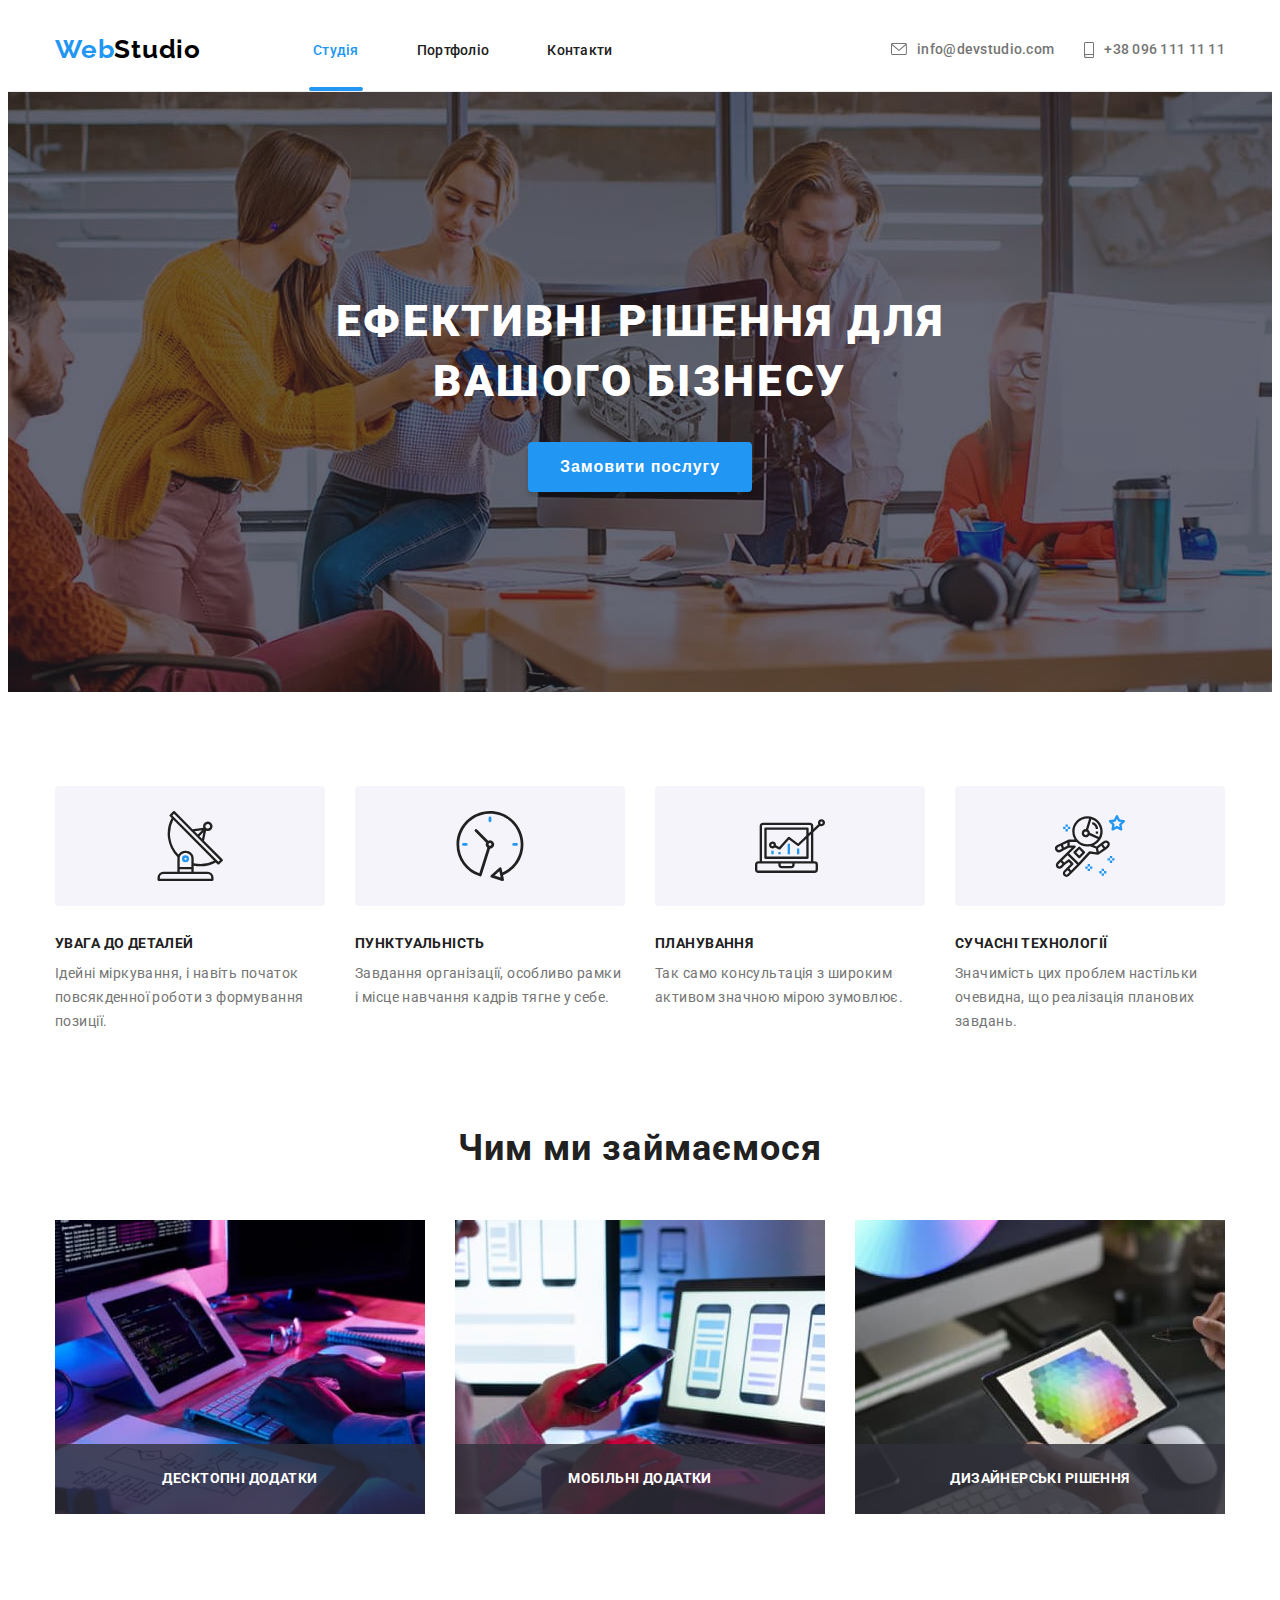
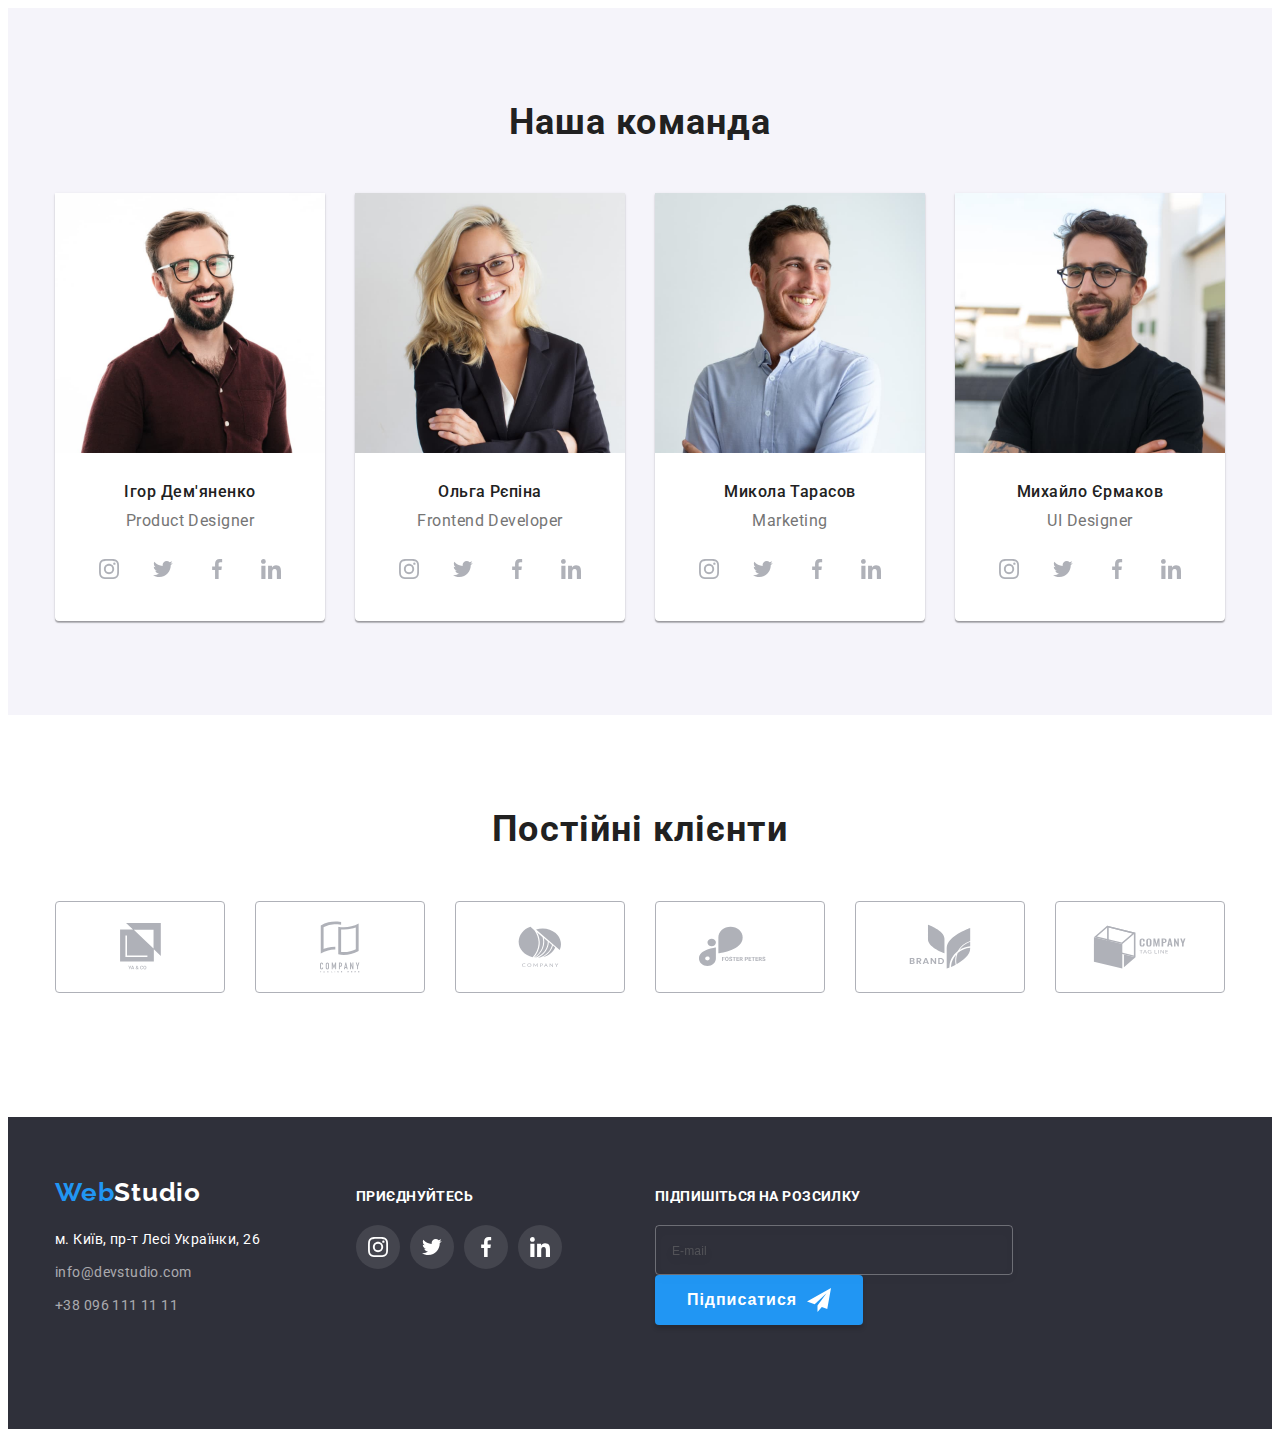
==== commit 35ea58c4: "one bad mark footer" ====
--- a/index.html
+++ b/index.html
@@ -14,25 +14,25 @@
 </head>
 <body>
     <header class="header">
-    <div class="header-container container">
-            <div class="header-logo"><a class="logo link" href="index.html"><span class="web">Web</span>Studio</a></div>
-        <nav class="navigator-menu">
-            <div class="container"><ul class="navigator-list list">
-            <li class="navigator-item"><a class="navigator-link link active current" href="index.html">Студія</a></li>
-            <li class="navigator-item"><a class="navigator-link link" href="portfolio.html">Портфоліо</a></li>
-            <li class="navigator-item"><a class="navigator-link link" href="">Контакти</a></li>
+    <div class="header__container container">
+            <div class="header__logo"><a class="logo link" href="index.html"><span class="web">Web</span>Studio</a></div>
+        <nav class="navigator">
+            <div class="container"><ul class="navigator__list list">
+            <li class="navigator__item"><a class="navigator__link link active current" href="index.html">Студія</a></li>
+            <li class="navigator__item"><a class="navigator__link link" href="portfolio.html">Портфоліо</a></li>
+            <li class="navigator__item"><a class="navigator__link link" href="">Контакти</a></li>
         </ul></div>
         </nav>
-        <ul class="header-contacts-list list">
-            <li class="header-contacts-item">
-                <a class="header-contacts-link link" href="mailto:info@devstudio.com">
-                    <svg class="header-contacts-icon" width="16" height="12">
+        <ul class="contacts__list list">
+            <li class="contacts__item">
+                <a class="contacts__link link" href="mailto:info@devstudio.com">
+                    <svg class="contacts__icon" width="16" height="12">
                         <use href="./images/icons.svg#icon-envelope"></use>
                     </svg>
                     info@devstudio.com</a></li>
-            <li class="header-contacts-item">
-                <a class="header-contacts-link link" href="tel:+380961111111">
-                    <svg class="header-contacts-icon" width="10" height="16">
+            <li class="contacts__item">
+                <a class="contacts__link link" href="tel:+380961111111">
+                    <svg class="contacts__icon" width="10" height="16">
                         <use href="./images/icons.svg#icon-smartphone"></use>
                     </svg>
                     +38 096 111 11 11</a></li>
@@ -41,194 +41,194 @@
     </header>
     <main>
         <section class="hero container">
-            <div class="hero-container container"><h1 class="hero-title">Ефективні рішення для вашого бізнесу</h1>
-            <button class="hero-btn" type="button" data-modal-open>Замовити послугу</button>
+            <div class="hero__container container"><h1 class="hero__title">Ефективні рішення для вашого бізнесу</h1>
+            <button class="button" type="button" data-modal-open>Замовити послугу</button>
         </div>
         </section>
         <section class="character section">    
-        <div class="character-container container"><h2 class="visually-hidden">Про нас</h2>
-            <ul class="character-list list">
-                <li class="character-item"><div class="outside-bg">
-                    <div class="inside-bg">
-                        <svg class="icon-character" width="70" height="70">
+        <div class="character__container container"><h2 class="visually-hidden">Про нас</h2>
+            <ul class="character__list list">
+                <li class="character__item"><div class="outside-bg">
+                    <div class="inside__bg">
+                        <svg class="icon__character" width="70" height="70">
                             <use href="./images/icons.svg#icon-character-1"></use>
                         </svg>
                     </div>
                 </div>
-                    <h3 class="character-title">Увага до деталей</h3>
-                    <p class="character-text">Ідейні міркування, і навіть початок повсякденної роботи з формування позиції.</p>
+                    <h3 class="character__title">Увага до деталей</h3>
+                    <p class="character__text">Ідейні міркування, і навіть початок повсякденної роботи з формування позиції.</p>
                 </li>
                 <li><div class="outside-bg">
-                    <div class="inside-bg">
-                        <svg class="icon-character" width="70" height="70">
+                    <div class="inside__bg">
+                        <svg class="icon__character" width="70" height="70">
                             <use href="./images/icons.svg#icon-character-2"></use>
                         </svg>
                     </div>
                 </div>
-                    <h3 class="character-title">Пунктуальність</h3>
-                    <p class="character-text">Завдання організації, особливо рамки і місце навчання кадрів тягне у себе.</p>
+                    <h3 class="character__title">Пунктуальність</h3>
+                    <p class="character__text">Завдання організації, особливо рамки і місце навчання кадрів тягне у себе.</p>
                 </li>
                 <li><div class="outside-bg">
-                    <div class="inside-bg">
-                        <svg class="icon-character" width="70" height="70">
+                    <div class="inside__bg">
+                        <svg class="icon__character" width="70" height="70">
                             <use href="./images/icons.svg#icon-character-3"></use>
                         </svg>
                     </div>
                 </div>
-                    <h3 class="character-title">Планування</h3>
-                    <p class="character-text">Так само консультація з широким активом значною мірою зумовлює.</p>
+                    <h3 class="character__title">Планування</h3>
+                    <p class="character__text">Так само консультація з широким активом значною мірою зумовлює.</p>
                 </li>
                 <li><div class="outside-bg">
-                    <div class="inside-bg">
-                        <svg class="icon-character" width="70" height="70">
+                    <div class="inside__bg">
+                        <svg class="icon__character" width="70" height="70">
                             <use href="./images/icons.svg#icon-character-4"></use>
                         </svg>
                     </div>
                 </div>
-                    <h3 class="character-title">Сучасні технології</h3>
-                    <p class="character-text">Значимість цих проблем настільки очевидна, що реалізація планових завдань.</p>
+                    <h3 class="character__title">Сучасні технології</h3>
+                    <p class="character__text">Значимість цих проблем настільки очевидна, що реалізація планових завдань.</p>
                 </li>
             </ul></div>
         </section>
         <section class="work section">
-            <div class="container"><h2 class="work-title">Чим ми займаємося</h2>
-            <ul class="work-list list">
-                <li class="work-item">
-                    <div class="work-top-wrap"><img src="./images/main/work/box-1.jpg" alt="work" width="370" height="294">
-                    <p class="work-text-top">Десктопні додатки</p></div>
+            <div class="container"><h2 class="work__title">Чим ми займаємося</h2>
+            <ul class="work__list list">
+                <li class="work__item">
+                    <div class="work__wrap"><img src="./images/main/work/box-1.jpg" alt="work" width="370" height="294">
+                    <p class="work__text">Десктопні додатки</p></div>
                 </li>                    
-                <li class="work-item">
-                    <div class="work-top-wrap"><img src="./images/main/work/box-2.jpg" alt="work" width="370" height="294">
-                    <p class="work-text-top">Мобільні додатки</p></div>
-                </li>
-                <li class="work-item">
-                    <div class="work-top-wrap"><img src="./images/main/work/box-3.jpg" alt="work" width="370" height="294">
-                    <p class="work-text-top">Дизайнерські рішення</p></div>
+                <li class="work__item">
+                    <div class="work__wrap"><img src="./images/main/work/box-2.jpg" alt="work" width="370" height="294">
+                    <p class="work__text">Мобільні додатки</p></div>
+                </li>
+                <li class="work__item">
+                    <div class="work__wrap"><img src="./images/main/work/box-3.jpg" alt="work" width="370" height="294">
+                    <p class="work__text">Дизайнерські рішення</p></div>
                 </li>
             </ul></div>
         </section>
         <section class="team section">
-            <div class="container"><h2 class="team-title-h2">Наша команда</h2>
-            <ul class="team-list list">
-                <li class="team-item">
+            <div class="container"><h2 class="team__title">Наша команда</h2>
+            <ul class="card-list list">
+                <li class="card-list__item">
                     <img src="./images/main/team/team-1.jpg" alt="team" width="270" height="260">
-                    <h3 class="team-title">Ігор Дем'яненко</h3>
-                    <p class="team-text">Product Designer</p>
-                    <ul class="team-soc-list list">
-                        <li class="team-soc-item">
-                            <a href="" class="team-soc-link link" target="_blank" rel="noopener noreferrer">
-                                <svg class="soc-link-icon"  width="20" height="20">
+                    <h3 class="card-list__name">Ігор Дем'яненко</h3>
+                    <p class="card-list__text">Product Designer</p>
+                    <ul class="social list">
+                        <li class="social__item">
+                            <a href="" class="social__link link" target="_blank" rel="noopener noreferrer">
+                                <svg class="social__icon"  width="20" height="20">
                                     <use href="./images/icons.svg#icon-instagram"></use>
                                 </svg>
                             </a></li>
-                        <li class="team-soc-item">
-                            <a href="" class="team-soc-link link" target="_blank" rel="noopener noreferrer">
-                                <svg class="soc-link-icon" width="20" height="20">
+                        <li class="social__item">
+                            <a href="" class="social__link link" target="_blank" rel="noopener noreferrer">
+                                <svg class="social__icon" width="20" height="20">
                                     <use href="./images/icons.svg#icon-twitter"></use>
                                 </svg>
                             </a></li>
-                        <li class="team-soc-item">
-                            <a href="" class="team-soc-link link" target="_blank" rel="noopener noreferrer">
-                                <svg class="soc-link-icon"  width="20" height="20">
+                        <li class="social__item">
+                            <a href="" class="social__link link" target="_blank" rel="noopener noreferrer">
+                                <svg class="social__icon"  width="20" height="20">
                                     <use href="./images/icons.svg#icon-facebook"></use>
                                 </svg>
                             </a></li>
-                        <li class="team-soc-item">
-                            <a href="" class="team-soc-link link" target="_blank" rel="noopener noreferrer">
-                                <svg class="soc-link-icon" width="20" height="20">
+                        <li class="social__item">
+                            <a href="" class="social__link link" target="_blank" rel="noopener noreferrer">
+                                <svg class="social__icon" width="20" height="20">
                                     <use href="./images/icons.svg#icon-linkedin"></use>
                                 </svg>
                             </a></li>
                     </ul>
                 </li>
-                <li class="team-item">
+                <li class="card-list__item">
                     <img src="./images/main/team/team-2.jpg" alt="team" width="270" height="260">
-                    <h3 class="team-title">Ольга Рєпіна</h3>
-                    <p class="team-text">Frontend Developer</p>
-                    <ul class="team-soc-list list">
-                        <li class="team-soc-item">
-                            <a href="" class="team-soc-link link" target="_blank" rel="noopener noreferrer">
-                                <svg class="soc-link-icon"  width="20" height="20">
+                    <h3 class="card-list__name">Ольга Рєпіна</h3>
+                    <p class="card-list__text">Frontend Developer</p>
+                    <ul class="social list">
+                        <li class="social__item">
+                            <a href="" class="social__link link" target="_blank" rel="noopener noreferrer">
+                                <svg class="social__icon"  width="20" height="20">
                                     <use href="./images/icons.svg#icon-instagram"></use>
                                 </svg>
                             </a></li>
-                        <li class="team-soc-item">
-                            <a href="" class="team-soc-link link" target="_blank" rel="noopener noreferrer">
-                                <svg class="soc-link-icon" width="20" height="20">
+                        <li class="social__item">
+                            <a href="" class="social__link link" target="_blank" rel="noopener noreferrer">
+                                <svg class="social__icon" width="20" height="20">
                                     <use href="./images/icons.svg#icon-twitter"></use>
                                 </svg>
                             </a></li>
-                        <li class="team-soc-item">
-                            <a href="" class="team-soc-link link" target="_blank" rel="noopener noreferrer">
-                                <svg class="soc-link-icon"  width="20" height="20">
+                        <li class="social__item">
+                            <a href="" class="social__link link" target="_blank" rel="noopener noreferrer">
+                                <svg class="social__icon"  width="20" height="20">
                                     <use href="./images/icons.svg#icon-facebook"></use>
                                 </svg>
                             </a></li>
-                        <li class="team-soc-item">
-                            <a href="" class="team-soc-link link" target="_blank" rel="noopener noreferrer">
-                                <svg class="soc-link-icon" width="20" height="20">
+                        <li class="social__item">
+                            <a href="" class="social__link link" target="_blank" rel="noopener noreferrer">
+                                <svg class="social__icon" width="20" height="20">
                                     <use href="./images/icons.svg#icon-linkedin"></use>
                                 </svg>
                             </a></li>
                     </ul>
                 </li>
-                <li class="team-item">
+                <li class="card-list__item">
                     <img src="./images/main/team/team-3.jpg" alt="team" width="270" height="260">
-                    <h3 class="team-title">Микола Тарасов</h3>
-                    <p class="team-text">Marketing</p>
-                    <ul class="team-soc-list list">
-                        <li class="team-soc-item">
-                            <a href="" class="team-soc-link link" target="_blank" rel="noopener noreferrer">
-                                <svg class="soc-link-icon"  width="20" height="20">
+                    <h3 class="card-list__name">Микола Тарасов</h3>
+                    <p class="card-list__text">Marketing</p>
+                    <ul class="social list">
+                        <li class="social__item">
+                            <a href="" class="social__link link" target="_blank" rel="noopener noreferrer">
+                                <svg class="social__icon"  width="20" height="20">
                                     <use href="./images/icons.svg#icon-instagram"></use>
                                 </svg>
                             </a></li>
-                        <li class="team-soc-item">
-                            <a href="" class="team-soc-link link" target="_blank" rel="noopener noreferrer">
-                                <svg class="soc-link-icon" width="20" height="20">
+                        <li class="social__item">
+                            <a href="" class="social__link link" target="_blank" rel="noopener noreferrer">
+                                <svg class="social__icon" width="20" height="20">
                                     <use href="./images/icons.svg#icon-twitter"></use>
                                 </svg>
                             </a></li>
-                        <li class="team-soc-item">
-                            <a href="" class="team-soc-link link" target="_blank" rel="noopener noreferrer">
-                                <svg class="soc-link-icon"  width="20" height="20">
+                        <li class="social__item">
+                            <a href="" class="social__link link" target="_blank" rel="noopener noreferrer">
+                                <svg class="social__icon"  width="20" height="20">
                                     <use href="./images/icons.svg#icon-facebook"></use>
                                 </svg>
                             </a></li>
-                        <li class="team-soc-item">
-                            <a href="" class="team-soc-link link" target="_blank" rel="noopener noreferrer">
-                                <svg class="soc-link-icon" width="20" height="20">
+                        <li class="social__item">
+                            <a href="" class="social__link link" target="_blank" rel="noopener noreferrer">
+                                <svg class="social__icon" width="20" height="20">
                                     <use href="./images/icons.svg#icon-linkedin"></use>
                                 </svg>
                             </a></li>
                     </ul>
                 </li>
-                <li class="team-item">
+                <li class="card-list__item">
                     <img src="./images/main/team/team-4.jpg" alt="team" width="270" height="260">
-                    <h3 class="team-title">Михайло Єрмаков</h3>
-                    <p class="team-text">UI Designer</p>
-                    <ul class="team-soc-list list">
-                        <li class="team-soc-item">
-                            <a href="" class="team-soc-link link" target="_blank" rel="noopener noreferrer">
-                                <svg class="soc-link-icon"  width="20" height="20">
+                    <h3 class="card-list__name">Михайло Єрмаков</h3>
+                    <p class="card-list__text">UI Designer</p>
+                    <ul class="social list">
+                        <li class="social__item">
+                            <a href="" class="social__link link" target="_blank" rel="noopener noreferrer">
+                                <svg class="social__icon"  width="20" height="20">
                                     <use href="./images/icons.svg#icon-instagram"></use>
                                 </svg>
                             </a></li>
-                        <li class="team-soc-item">
-                            <a href="" class="team-soc-link link" target="_blank" rel="noopener noreferrer">
-                                <svg class="soc-link-icon" width="20" height="20">
+                        <li class="social__item">
+                            <a href="" class="social__link link" target="_blank" rel="noopener noreferrer">
+                                <svg class="social__icon" width="20" height="20">
                                     <use href="./images/icons.svg#icon-twitter"></use>
                                 </svg>
                             </a></li>
-                        <li class="team-soc-item">
-                            <a href="" class="team-soc-link link" target="_blank" rel="noopener noreferrer">
-                                <svg class="soc-link-icon"  width="20" height="20">
+                        <li class="social__item">
+                            <a href="" class="social__link link" target="_blank" rel="noopener noreferrer">
+                                <svg class="social__icon"  width="20" height="20">
                                     <use href="./images/icons.svg#icon-facebook"></use>
                                 </svg>
                             </a></li>
-                        <li class="team-soc-item">
-                            <a href="" class="team-soc-link link" target="_blank" rel="noopener noreferrer">
-                                <svg class="soc-link-icon" width="20" height="20">
+                        <li class="social__item">
+                            <a href="" class="social__link link" target="_blank" rel="noopener noreferrer">
+                                <svg class="social__icon" width="20" height="20">
                                     <use href="./images/icons.svg#icon-linkedin"></use>
                                 </svg>
                             </a></li>
@@ -236,36 +236,36 @@
                 </li>
             </ul></div>
         </section>
-        <section class="constant-clients section">
-            <div class="container"><h2 class="constant-clients-title">Постійні клієнти</h2>
-                <ul class="clients-list list">
-                    <li class="clients-logo-item"><a href="" class="clients-link link" target="_blank" rel="noopener noreferrer">
-                        <svg class="logo-link-icon" width="41" height="46.7">
+        <section class="clients section">
+            <div class="container"><h2 class="clients__title">Постійні клієнти</h2>
+                <ul class="clients__list list">
+                    <li class="clients__item"><a href="" class="clients__link link" target="_blank" rel="noopener noreferrer">
+                        <svg class="clients__icon" width="41" height="46.7">
                             <use href="./images/icons.svg#icon-client-1"></use>
                         </svg>
                     </a></li>
-                    <li class="clients-logo-item"><a href="" class="clients-link link" target="_blank" rel="noopener noreferrer">
-                        <svg class="logo-link-icon" width="40" height="52">
+                    <li class="clients__item"><a href="" class="clients__link link" target="_blank" rel="noopener noreferrer">
+                        <svg class="clients__icon" width="40" height="52">
                             <use href="./images/icons.svg#icon-client-2"></use>
                         </svg>
                     </a></li>
-                    <li class="clients-logo-item"><a href="" class="clients-link link" target="_blank" rel="noopener noreferrer">
-                        <svg class="logo-link-icon" width="43.46" height="41.18">
+                    <li class="clients__item"><a href="" class="clients__link link" target="_blank" rel="noopener noreferrer">
+                        <svg class="clients__icon" width="43.46" height="41.18">
                             <use href="./images/icons.svg#icon-client-3"></use>
                         </svg>
                     </a></li>
-                    <li class="clients-logo-item"><a href="" class="clients-link link" target="_blank" rel="noopener noreferrer">
-                        <svg class="logo-link-icon" width="84.44" height="40.62">
+                    <li class="clients__item"><a href="" class="clients__link link" target="_blank" rel="noopener noreferrer">
+                        <svg class="clients__icon" width="84.44" height="40.62">
                             <use href="./images/icons.svg#icon-client-4"></use>
                         </svg>
                     </a></li>
-                    <li class="clients-logo-item"><a href="" class="clients-link link" target="_blank" rel="noopener noreferrer">
-                        <svg class="logo-link-icon" width="62.54" height="45.43">
+                    <li class="clients__item"><a href="" class="clients__link link" target="_blank" rel="noopener noreferrer">
+                        <svg class="clients__icon" width="62.54" height="45.43">
                             <use href="./images/icons.svg#icon-client-5"></use>
                         </svg>
                     </a></li>
-                    <li class="clients-logo-item"><a href="" class="clients-link link" target="_blank" rel="noopener noreferrer">
-                        <svg class="logo-link-icon" width="93.79" height="43.93">
+                    <li class="clients__item"><a href="" class="clients__link link" target="_blank" rel="noopener noreferrer">
+                        <svg class="clients__icon" width="93.79" height="43.93">
                             <use href="./images/icons.svg#icon-client-6"></use>
                         </svg>
                     </a></li>
@@ -276,55 +276,55 @@
     <footer class="footer">
         <div class="footer-container container">
             <div>
-            <div class="footer-logo"><a class="logo link" href="index.html"><span class="web">Web</span><span class="studio">Studio</span></a></div>
+            <div class="footer__logo"><a class="logo link" href="index.html"><span class="web">Web</span><span class="studio">Studio</span></a></div>
         <adress>
-            <ul class="footer-contacts-list list">
-                <li class="footer-adress-item"><a class="footer-adress-link link" href="https://goo.gl/maps/XNjeUNWpdiMwEfmY7" target="_blank" rel="noreferrer noopener">м. Київ, пр-т Лесі Українки, 26</a></li>
-                <li class="footer-contacts-item"><a class="footer-contacts-link link" href="mailto:info@devstudio.com">info@devstudio.com</a></li>
-                <li class="footer-contacts-item"><a class="footer-contacts-link link" href="tel:+380961111111">+38 096 111 11 11</a></li>
+            <ul class="contact-list list">
+                <li class="contact-adress__item"><a class="contact-adress__link link" href="https://goo.gl/maps/XNjeUNWpdiMwEfmY7" target="_blank" rel="noreferrer noopener">м. Київ, пр-т Лесі Українки, 26</a></li>
+                <li class="contact__item"><a class="contact__link link" href="mailto:info@devstudio.com">info@devstudio.com</a></li>
+                <li class="contact__item"><a class="contact__link link" href="tel:+380961111111">+38 096 111 11 11</a></li>
             </ul>
         </adress></div>
-        <div class="footer-soc-menu">
-            <h3 class="footer-soc-menu-title">приєднуйтесь</h3>
-            <ul class="footer-soc-list list">
-                <li class="footer-soc-item">
-                    <a href="" class="footer-soc-link link" target="_blank" rel="noopener noreferrer">
-                        <svg class="footer-link-icon"  width="20" height="20">
+        <div class="social-menu">
+            <h3 class="social-menu__title">приєднуйтесь</h3>
+            <ul class="socials list">
+                <li class="socials__item">
+                    <a href="" class="socials__link link" target="_blank" rel="noopener noreferrer">
+                        <svg class="socials__icon"  width="20" height="20">
                             <use href="./images/icons.svg#icon-instagram"></use>
                         </svg>
                     </a></li>
-                <li class="footer-soc-item">
-                    <a href="" class="footer-soc-link link" target="_blank" rel="noopener noreferrer">
-                        <svg class="footer-link-icon" width="20" height="20">
+                <li class="socials__item">
+                    <a href="" class="socials__link link" target="_blank" rel="noopener noreferrer">
+                        <svg class="socials__icon" width="20" height="20">
                             <use href="./images/icons.svg#icon-twitter"></use>
                         </svg>
                     </a></li>
-                <li class="footer-soc-item">
-                    <a href="" class="footer-soc-link link" target="_blank" rel="noopener noreferrer">
-                        <svg class="footer-link-icon"  width="20" height="20">
+                <li class="socials__item">
+                    <a href="" class="socials__link link" target="_blank" rel="noopener noreferrer">
+                        <svg class="socials__icon"  width="20" height="20">
                             <use href="./images/icons.svg#icon-facebook"></use>
                         </svg>
                     </a></li>
-                <li class="footer-soc-item">
-                    <a href="" class="footer-soc-link link" target="_blank" rel="noopener noreferrer">
-                        <svg class="footer-link-icon" width="20" height="20">
+                <li class="socials__item">
+                    <a href="" class="socials__link link" target="_blank" rel="noopener noreferrer">
+                        <svg class="socials__icon" width="20" height="20">
                             <use href="./images/icons.svg#icon-linkedin"></use>
                         </svg>
                     </a></li>
             </ul></div>
-        <div class="footer-input">
-            <p class="footer-input-title">Підпишіться на розсилку</p>
-            <div class="input-btn"><label class="modal-label">
+        <div class="follow-block">
+            <p class="follow-block__title">Підпишіться на розсилку</p>
+            <div class="email_input"><label class="modal-label">
                 <input
                   type="text"
-                  class="footer-modal-input"
+                  class="email__modal"
                   name="user-mail"
                   placeholder="E-mail"
                   required
                 />
               </label>
-              <button class="footer-input-btn" type="button">Підписатися
-                <svg class="footer-btn-icon" width="24" height="24">
+              <button class="button" type="button">Підписатися
+                <svg class="input__icon" width="24" height="24">
                     <use href="./images/icons.svg#icon-telegramm"></use>
                 </svg>
               </button></div>
@@ -333,65 +333,65 @@
     </footer>
     <div class="backdrop is-hidden" data-modal>
         <div class="modal">
-            <button type="button" class="modal-close" data-modal-close>
-                <svg class="modal-close-icon" width="18" height="18">
+            <button type="button" class="modal__close" data-modal-close>
+                <svg class="modal__icon" width="18" height="18">
                     <use href="./images/icons.svg#icon-close-black-18dp"></use>
                 </svg>
             </button>
-            <h2 class="modal-title">Залиште свої дані, ми вам передзвонимо</h2>
-            <form class="modal-form">
-                <div class="modal-field">
-                    <label for="user-name" class="modal-label">Ім'я</label>
-                    <div class="input-wrap">
+            <h2 class="modal__title">Залиште свої дані, ми вам передзвонимо</h2>
+            <form class="form">
+                <div class="form__field">
+                    <label for="user-name" class="form__label">Ім'я</label>
+                    <div class="input">
                       <input
                         type="name"
-                        class="modal-input"
+                        class="input__modal"
                         name="user-name"
                         id="user-name"
                         title=""
                         placeholder=""
                         required
                       />
-                      <svg class="input-icon" width="12" height="12">
+                      <svg class="input__icons" width="12" height="12">
                         <use href="./images/icons.svg#icon-human"></use>
                       </svg>
                     </div>
                   </div>
-                  <div class="modal-field">
-                    <label for="user-tel" class="modal-label">Телефон</label>
-                    <div class="input-wrap">
+                  <div class="form__field">
+                    <label for="user-tel" class="form__label">Телефон</label>
+                    <div class="input">
                       <input
                         type="tel"
-                        class="modal-input"
+                        class="input__modal"
                         name="user-tel"
                         id="user-tel"
                         title=""
                         placeholder=""
                         required
                       />
-                      <svg class="input-icon" width="13" height="12">
+                      <svg class="input__icons" width="13" height="12">
                         <use href="./images/icons.svg#icon-telephone"></use>
                       </svg>
                     </div>
-                  </div><div class="modal-field">
-                    <label for="user-email" class="modal-label">Пошта</label>
-                    <div class="input-wrap">
+                  </div><div class="form__field">
+                    <label for="user-email" class="form__label">Пошта</label>
+                    <div class="input">
                       <input
                         type="email"
-                        class="modal-input"
+                        class="input__modal"
                         name="user-email"
                         id="user-email"
                         title=""
                         placeholder=""
                         required
                       />
-                      <svg class="input-icon" width="15" height="12">
+                      <svg class="input__icons" width="15" height="12">
                         <use href="./images/icons.svg#icon-convert"></use>
                       </svg>
                     </div>
                   </div>
-                  <div class="modal-field">
-                    <label for="user-text" class="modal-label">Коментар</label>
+                  <div class="form__field">
+                    <label for="user-text" class="form__label">Коментар</label>
                     <textarea 
                       name="user-text"
                       id="user-text"
@@ -399,16 +399,16 @@
                       placeholder="Введіть текст"
                     ></textarea>
                   </div>
-                  <div class="modal-privacy">
+                  <div class="privacy">
                     <input
                       type="checkbox"
-                      class="modal-check visually-hidden"
+                      class="privacy__check visually-hidden"
                       name="privacy"
                       id="privacy"
                     />
-                    <label for="privacy" class="check-text">
+                    <label for="privacy" class="privacy__text">
                         <span>
-                          <svg class="check-icon" width="16" height="15">
+                          <svg class="privacy__icon" width="16" height="15">
                             <use href="./images/icons.svg#icon-bird"></use>
                           </svg>
                         </span>
--- a/css/main.min.css
+++ b/css/main.min.css
@@ -1 +1 @@
-body{font-family:"Roboto",sans-serif;color:#000}html{box-sizing:border-box}h1,h2,h3,p{margin:0}ul{margin:0;padding-left:0}img{display:block}button{cursor:pointer}.link{text-decoration:none}.list{list-style:none}*,*::before,*::after{box-sizing:inherit}/*# sourceMappingURL=main.min.css.map */+body{font-family:"Roboto",sans-serif;color:#000}html{box-sizing:border-box}h1,h2,h3,p{margin:0}ul{margin:0;padding-left:0}img{display:block}button{cursor:pointer}.link{text-decoration:none}.list{list-style:none}*,*::before,*::after{box-sizing:inherit}.container{width:100%;max-width:1200px;margin-left:auto;margin-right:auto;padding-left:15px;padding-right:15px}.section{padding-top:94px;padding-bottom:94px}.logo{font-family:"Raleway";font-weight:700;font-size:26px;line-height:1.19;letter-spacing:.03em;color:#000}.web{color:var(--brand-color)}.header__logo{padding-top:24px;padding-bottom:25px;margin-right:93px}.studio{color:#fff}.footer__logo{margin-bottom:20px}.button{display:flex;background:var(--brand-color);box-shadow:0px 4px 4px rgba(0,0,0,.15);border-radius:4px;border:0;cursor:pointer;font-weight:700;font-size:16px;line-height:1.87;align-items:center;text-align:center;letter-spacing:.06em;color:#fff;padding:10px 32px;min-width:200px;height:50px;transition:250ms;transition-timing-function:cubic-bezier(0.4, 0, 0.2, 1)}.button:hover{background-color:#1e8ce6}.input__icon{align-self:center;fill:#fff;margin-left:10px}.social{display:flex;justify-content:center;gap:10px;padding-bottom:30px}.social__link{width:44px;height:44px;background-color:#fff;border-radius:50%;display:flex;align-items:center;justify-content:center;transition:250ms;transition-timing-function:cubic-bezier(0.4, 0, 0.2, 1)}.social__icon{fill:#afb1b8;transition:250ms;transition-timing-function:cubic-bezier(0.4, 0, 0.2, 1)}.social__link:hover,.social__link:focus{background-color:var(--brand-color)}.social__link:hover .social__icon,.social__link:focus .social__icon{fill:#fff}.btn-list{display:flex;justify-content:center;gap:8px;margin-bottom:50px}.btn-list__btn{font-family:"Roboto";font-style:normal;font-weight:500;font-size:16px;line-height:1.62;text-align:center;letter-spacing:.03em;color:#212121;background:#f5f4fa;border-radius:4px;border:0;padding:6px 25px;transition:250ms;transition-timing-function:cubic-bezier(0.4, 0, 0.2, 1)}.btn-list .btn-list__btn:hover,.btn-list .btn-list__btn:focus{color:#fff;background-color:var(--brand-color);box-shadow:0px 3px 1px rgba(0,0,0,.1),0px 1px 2px rgba(0,0,0,.08),0px 2px 2px rgba(0,0,0,.12)}.header{border-bottom:1px solid #ececec}.header__container{display:flex;align-items:center}.navigator__list{display:flex;gap:50px;padding:32px 0}.contacts__list{display:flex;gap:30px;padding:32px 0;justify-content:flex-end;margin-left:auto}.navigator__link{font-weight:500;font-size:14px;line-height:1.14;letter-spacing:.02em;color:#212121;padding:32px 4px 33px 4px;transition:250ms;transition-timing-function:cubic-bezier(0.4, 0, 0.2, 1)}.contacts__link{display:flex;text-decoration:none;font-weight:500;font-size:14px;line-height:1.14;letter-spacing:.02em;color:var(--text-color);transition:250ms;transition-timing-function:cubic-bezier(0.4, 0, 0.2, 1)}.contacts__icon{margin-right:10px;fill:#757575;align-self:center;transition:250ms;transition-timing-function:cubic-bezier(0.4, 0, 0.2, 1)}.navigator__link:hover,.navigator__link:focus{color:var(--brand-color)}.contacts__link:hover,.contacts__link:focus{color:var(--brand-color)}.contacts__link:hover .contacts__icon,.contacts__link:focus .contacts__icon{fill:var(--brand-color)}.active{color:var(--brand-color)}.current{position:relative}.current::after{content:"";position:absolute;height:4px;border-radius:2px;width:100%;background-color:var(--brand-color);bottom:0;left:0}.hero{background-color:var(--background-color);background-image:linear-gradient(rgba(47, 48, 58, 0.4), rgba(47, 48, 58, 0.4)),url(../images/bg-hero.jpg);background-repeat:no-repeat;background-position:center;background-size:cover;max-width:1600px}.hero__container{display:flex;flex-direction:column;justify-content:center;align-items:center;height:600px}.hero__title{max-width:696px;font-weight:900;font-size:44px;line-height:1.36;text-align:center;letter-spacing:.06em;text-transform:uppercase;color:#fff;margin-bottom:30px}.character__list{display:flex;gap:30px}.character__title{font-weight:700;font-size:14px;line-height:1.14;letter-spacing:.03em;text-transform:uppercase;color:#212121;margin-bottom:10px}.character__text{font-size:14px;line-height:1.71;letter-spacing:.03em;color:var(--text-color);width:270px}.inside__bg{background:#f5f4fa;border-radius:4px;width:270px;height:120px;margin-bottom:30px;display:flex;align-items:center;justify-content:center}.work{padding-top:0}.work__list{display:flex;gap:30px}.work__item{transform:relative}.work__title{font-weight:700;font-size:36px;line-height:1.16;text-align:center;letter-spacing:.03em;color:#212121;margin-bottom:50px}.work__text{font-weight:700;font-size:14px;line-height:1.14;text-align:center;letter-spacing:.03em;text-transform:uppercase;color:#fff;background-color:rgba(47,48,58,.8);position:absolute;z-index:1;bottom:0;width:100%;padding:27px 0}.work__wrap{position:relative}.team{background-color:#f5f4fa;min-height:648px}.card-list{display:flex}.card-list__item{background:#fff;box-shadow:0px 1px 3px rgba(0,0,0,.12),0px 1px 1px rgba(0,0,0,.14),0px 2px 1px rgba(0,0,0,.2);border-radius:0px 0px 4px 4px}.card-list__item:nth-child(1n+1){margin-right:30px}.team__title{font-weight:700;font-size:36px;line-height:1.16;text-align:center;letter-spacing:.03em;color:#212121;margin-bottom:50px}.card-list__name{font-weight:500;font-size:16px;line-height:1.18;text-align:center;letter-spacing:.03em;color:#212121;padding-top:30px;margin-bottom:10px}.card-list__text{font-size:16px;line-height:1.18;text-align:center;letter-spacing:.03em;color:var(--text-color);margin-bottom:16px}.table-list{display:flex;flex-wrap:wrap;gap:30px}.cards-item{transform:relative;transition:250ms;transition-timing-function:cubic-bezier(0.4, 0, 0.2, 1)}.cards-item:hover{box-shadow:0px 1px 1px rgba(0,0,0,.12),0px 4px 4px rgba(0,0,0,.06),1px 4px 6px rgba(0,0,0,.16)}.cards-bot{background:#fff;border:1px solid #eee;border-top:0;padding:20px 24px}.cards-bot__title{font-weight:700;font-size:18px;line-height:2;letter-spacing:.06em;color:#212121;margin-bottom:4px}.cards-bot__text{font-size:16px;line-height:1.88;letter-spacing:.03em;color:var(--text-color)}.cards-top{position:relative;overflow:hidden}.cards-top__text{position:absolute;top:0;left:0;font-size:18px;line-height:1.56;letter-spacing:.03em;color:#fff;background-color:rgba(33,150,243,.9);padding:63px 24px;height:100%;transform:translateY(100%);transition:transform 250ms linear;transition-timing-function:cubic-bezier(0.4, 0, 0.2, 1)}.cards-item:hover .cards-top__text{transform:translateY(0)}.clients__title{font-weight:700;font-size:36px;line-height:1.16;text-align:center;letter-spacing:.03em;color:#212121;margin-bottom:50px}.clients__list{display:flex;justify-content:center;gap:30px;padding-bottom:30px}.clients__link{width:170px;height:92px;background-color:#fff;border-radius:100%;border:1px solid #afb1b8;border-radius:4px;display:flex;align-items:center;justify-content:center;transition:250ms;transition-timing-function:cubic-bezier(0.4, 0, 0.2, 1)}.clients__icon{fill:#afb1b8;transition:250ms;transition-timing-function:cubic-bezier(0.4, 0, 0.2, 1)}.clients__link:hover,.clients__link:focus{border-color:var(--brand-color)}.clients__link:hover .clients__icon,.clients__link:focus .clients__icon{fill:var(--brand-color)}.footer{background-color:var(--background-color);padding-top:60px}.footer-container{height:252px}.contact-list{width:231px}.contact-adress__item{margin-bottom:9px}.contact-adress__link{font-size:14px;line-height:1.71;letter-spacing:.03em;color:#fff}.contact__item:not(:last-child){margin-bottom:9px}.contact__link{font-size:14px;line-height:1.71;letter-spacing:.03em;color:rgba(255,255,255,.6);transition:250ms;transition-timing-function:cubic-bezier(0.4, 0, 0.2, 1)}.contact__link:hover,.contact__link:focus{color:var(--brand-color)}.footer-container{display:flex;align-items:baseline}.socials{display:flex;justify-content:center;gap:10px;margin-left:70px}.social-menu__title{font-weight:700;font-size:14px;line-height:1.14;letter-spacing:.03em;text-transform:uppercase;color:#fff;margin-bottom:20px;margin-left:70px}.socials__link{width:44px;height:44px;background-color:rgba(255,255,255,.1);border-radius:50%;display:flex;align-items:center;justify-content:center;transition:250ms;transition-timing-function:cubic-bezier(0.4, 0, 0.2, 1)}.socials__icon{fill:#fff}.socials__link:hover,.socials__link:focus{background-color:var(--brand-color)}.socials__link:hover .socials__icon,.socials__link:focus .socials__icon{fill:#fff}.follow-block{margin-left:93px;max-width:570px;height:86px}.email__input{display:flex}.follow-block__title{font-weight:700;font-size:14px;line-height:1.14;letter-spacing:.03em;text-transform:uppercase;color:#fff;margin-bottom:20px}.email__modal{width:358px;height:50px;border:1px solid rgba(255,255,255,.3);filter:drop-shadow(0px 4px 4px rgba(0, 0, 0, 0.15));border-radius:4px;font-size:16px;line-height:1.25;display:flex;align-items:center;letter-spacing:.03em;margin-right:12px;padding-left:16px;color:rgba(255,255,255,.6);outline:rgba(0,0,0,0);background-color:rgba(0,0,0,0);transition:250ms;transition-timing-function:cubic-bezier(0.4, 0, 0.2, 1)}.email__modal:focus{border-color:var(--brand-color)}.backdrop{position:fixed;top:0%;width:100%;height:100%;background-color:rgba(0,0,0,.329);transition:opacity 300ms linear,visibility 300ms linear}.modal{display:flex;justify-content:center;flex-direction:column;width:528px;min-height:581px;background-color:#fff;border-radius:4px;position:absolute;top:50%;left:50%;padding:40px;transform:translate(-50%, -50%) scale(1);transition:transform 250ms linear;box-shadow:0px 1px 3px rgba(0,0,0,.12),0px 1px 1px rgba(0,0,0,.14),0px 2px 1px rgba(0,0,0,.2)}.backdrop.is-hidden .modal{transform:translate(-50%, -50%) scale(0)}.modal__close{position:absolute;right:0;top:0;margin-top:8px;margin-right:8px;width:30px;height:30px;border-radius:50%;background:#fff;border:1px solid rgba(0,0,0,.1);display:flex;align-items:center;justify-content:center}.modal__icon{transition:250ms;transition-timing-function:cubic-bezier(0.4, 0, 0.2, 1)}.modal__close:hover .modal__icon{fill:var(--brand-color)}.is-hidden{opacity:0;visibility:hidden;pointer-events:none}.modal__title{font-weight:700;font-size:20px;line-height:1.15;text-align:center;letter-spacing:.03em;color:#212121;align-items:center;margin-bottom:12px}.form__field{margin-bottom:20px;display:flex;flex-wrap:wrap}.input{position:relative;width:100%}.input__modal{font-size:12px;line-height:1.16;letter-spacing:.01em;color:rgba(117,117,117,.5);width:100%;height:40px;border:1px solid rgba(33,33,33,.2);border-radius:4px;padding-left:42px;outline:rgba(0,0,0,0);transition:250ms;transition-timing-function:cubic-bezier(0.4, 0, 0.2, 1)}.form__label{font-size:12px;line-height:1.16;letter-spacing:.01em;color:#757575;margin-bottom:4px}.input__modal:focus{border-color:var(--brand-color)}.input__modal:focus+.input__icons{fill:var(--brand-color)}.input__icons{position:absolute;left:0;top:50%;transform:translateY(-50%);margin-left:12px;transition:250ms;transition-timing-function:cubic-bezier(0.4, 0, 0.2, 1)}.online-comment{font-size:12px;line-height:1.16;letter-spacing:.01em;color:rgba(117,117,117,.5);width:100%;height:100px;resize:none;border:1px solid rgba(33,33,33,.2);border-radius:4px;padding:12px 16px;outline:rgba(0,0,0,0);transition:250ms;transition-timing-function:cubic-bezier(0.4, 0, 0.2, 1)}::placeholder{font-size:12px;line-height:14px;letter-spacing:.01em;color:rgba(117,117,117,.5)}.online-comment:focus{border-color:var(--brand-color)}.privacy{display:flex;justify-content:center;margin-bottom:30px}.privacy__text{font-size:14px;line-height:1.71;letter-spacing:.03em;color:#757575;display:flex;position:relative;align-items:center}.condition{color:var(--brand-color);text-decoration:underline;text-decoration-skip-ink:none}.privacy__text span{width:16px;height:15px;border:2px solid #212121;border-radius:3px;margin-right:8.38px;display:flex;align-items:center;justify-content:center;color:rgba(0,0,0,0);transition:250ms;transition-timing-function:cubic-bezier(0.4, 0, 0.2, 1)}.privacy__icon{fill:#fff}.privacy__check:checked+.privacy__text span{background-color:var(--brand-color);border-color:var(--brand-color);color:#fff}.modal-btn-btn{display:flex;justify-content:center}.modal-btn{background:var(--brand-color);box-shadow:0px 4px 4px rgba(0,0,0,.15);border-radius:4px;border:0;cursor:pointer;font-weight:700;font-size:16px;line-height:1.87;align-items:center;text-align:center;letter-spacing:.06em;color:#fff;padding:10px 52px;max-width:200px;transition:250ms;transition-timing-function:cubic-bezier(0.4, 0, 0.2, 1)}.modal-btn:hover{background-color:#1e8ce6}:root{--brand-color: #2196F3;--background-color: #2F303A;--text-color: #757575}.visually-hidden{position:absolute;white-space:nowrap;width:1px;height:1px;overflow:hidden;border:0;padding:0;clip:rect(0 0 0 0);clip-path:inset(50%);margin:-1px}/*# sourceMappingURL=main.min.css.map */--- a/style/style.css
+++ b/style/style.css
@@ -1,792 +1,20 @@
-.visually-hidden {
-    position: absolute;
-    white-space: nowrap;
-    width: 1px;
-    height: 1px;
-    overflow: hidden;
-    border: 0;
-    padding: 0;
-    clip: rect(0 0 0 0);
-    clip-path: inset(50%);
-    margin: -1px;
-  }
-.container {
-    width: 100%;
-max-width: 1200px;
-margin-left: auto;
-margin-right: auto;
-padding-left: 15px;
-padding-right: 15px;
-}
-.section {
-    padding-top: 94px;
-    padding-bottom: 94px;
-}
-:root {
-    --brand-color: #2196F3;
-    --background-color: #2F303A;
-    --text-color: #757575;
-}
+
 /* header */
-.logo {
-    font-family: 'Raleway';
-font-weight: 700;
-font-size: 26px;
-line-height: 1.19;
-letter-spacing: 0.03em;
-color: black;
-}
-.web {
-color: var(--brand-color);
-}
-.header {
-    border-bottom: 1px solid #ECECEC;
-}
-.header-logo {
-    padding-top: 24px;
-    padding-bottom: 25px;
-    margin-right: 93px;
-}
-.header-container {
-    display: flex;
-    align-items: center;
-}
-.navigator-list {
-    display: flex;
-    gap: 50px;
-    padding: 32px 0;
-}
-.header-contacts-list {
-    display: flex;
-    gap: 30px;
-    padding: 32px 0;
-    justify-content: flex-end;
-    margin-left: auto;
-}
-.navigator-link {
-    font-weight: 500;
-font-size: 14px;
-line-height: 1.14;
-letter-spacing: 0.02em;
-color: #212121;
-padding: 32px 4px 33px 4px;
-transition: 250ms;
-    transition-timing-function: cubic-bezier(0.4, 0, 0.2, 1);
-}
-.header-contacts-link {
-    display: flex;
-    text-decoration: none;
-    font-weight: 500;
-font-size: 14px;
-line-height: 1.14;
-letter-spacing: 0.02em;
-color: var(--text-color);
-transition: 250ms;
-    transition-timing-function: cubic-bezier(0.4, 0, 0.2, 1);
-}
-.header-contacts-icon {         
-    margin-right: 10px;
-    fill: #757575;
-    align-self: center;
-    transition: 250ms;
-    transition-timing-function: cubic-bezier(0.4, 0, 0.2, 1);
-}
-.navigator-link:hover,
-.navigator-link:focus {
-    color: var(--brand-color);
-}
-.header-contacts-link:hover,
-.header-contacts-link:focus {
-    color: var(--brand-color)
-}
-.header-contacts-link:hover .header-contacts-icon,
-.header-contacts-link:focus .header-contacts-icon {
-fill: var(--brand-color);
-}
-.active {
-    color: var(--brand-color)
-}
-.current {
-    position: relative;
-}
-.current::after {
-    content: '';
-    position: absolute;
-    height: 4px;
-    border-radius: 2px;
-    width: 100%;
-    background-color: var(--brand-color);
-    bottom: 0;
-    left: 0;
-}
+
 /* hero */
-.hero {
-    background-color: var(--background-color);
-    background-image: linear-gradient(rgba(47, 48, 58, 0.4), rgba(47, 48, 58, 0.4)),
-    url(../images/bg-hero.jpg);
-    background-repeat: no-repeat;
-    background-position: center;
-    background-size: cover;
-    max-width: 1600px;
-}
-.hero-container {
-    display: flex;
-    flex-direction: column;
-    justify-content: center;
-    align-items: center;
-    height: 600px;
-}
-.hero-title {
-    max-width: 696px;
-    font-weight: 900;
-font-size: 44px;
-line-height: 1.36;
-text-align: center;
-letter-spacing: 0.06em;
-text-transform: uppercase;
-color: #FFFFFF;
-margin-bottom: 30px;
-}
-.hero-btn {
-    background: var(--brand-color);
-box-shadow: 0px 4px 4px rgba(0, 0, 0, 0.15);
-border-radius: 4px;
-border: 0;
-cursor: pointer;
-font-weight: 700;
-font-size: 16px;
-line-height: 1.87;
-align-items: center;
-text-align: center;
-letter-spacing: 0.06em;
-color: #FFFFFF;
-padding: 10px 32px;
-min-width: 216px;
-transition: 250ms;
-    transition-timing-function: cubic-bezier(0.4, 0, 0.2, 1);
-}
-.hero-btn:hover {
-    background-color: #1e8ce6;
-}
+
 /* character */
-.character-list {
-    display: flex;
-    gap: 30px;
-}
-.character-title {
-    font-weight: 700;
-font-size: 14px;
-line-height: 1.14;
-letter-spacing: 0.03em;
-text-transform: uppercase;
-color: #212121;
-margin-bottom: 10px;
-}
-.character-text {
-    font-size: 14px;
-line-height: 1.71;
-letter-spacing: 0.03em;
-color: var(--text-color);
-width: 270px;
-}
-.inside-bg {
-    background: #F5F4FA;
-border-radius: 4px;
-width: 270px;
-height: 120px;
-margin-bottom: 30px;
-display: flex;
-align-items: center;
-justify-content: center;
-}
+
 /* work */
-.work {
-    padding-top: 0;
-}
-.work-list {
-    display: flex;
-    gap: 30px;
-}
-.work-item {
-    transform: relative;
-}
-.work-title {
-    font-weight: 700;
-font-size: 36px;
-line-height: 1.16;
-text-align: center;
-letter-spacing: 0.03em;
-color: #212121;
-margin-bottom: 50px;
-}
-.work-text-top {
-    font-weight: 700;
-font-size: 14px;
-line-height: 1.14;
-text-align: center;
-letter-spacing: 0.03em;
-text-transform: uppercase;
-color: #FFFFFF;
-background-color: rgba(47, 48, 58, 0.8);
-position: absolute;
-z-index: 1;
-bottom: 0;
-width: 100%;
-padding: 27px 0;
-}
-.work-top-wrap{
-    position: relative;
-}
+
 /* team */
-.team {
-    background-color: #F5F4FA;
-    min-height: 648px;
-}
-.team-list {
-    display: flex;
-}
-.team-item {
-    background: #FFFFFF;
-box-shadow: 0px 1px 3px rgba(0, 0, 0, 0.12), 0px 1px 1px rgba(0, 0, 0, 0.14), 0px 2px 1px rgba(0, 0, 0, 0.2);
-border-radius: 0px 0px 4px 4px;
-}
-.team-item:nth-child(1n+1) {
-    margin-right: 30px;
-}
-.team-title-h2 {
-    font-weight: 700;
-font-size: 36px;
-line-height: 1.16;
-text-align: center;
-letter-spacing: 0.03em;
-color: #212121;
-margin-bottom: 50px;
-}
-.team-title {
-    font-weight: 500;
-font-size: 16px;
-line-height: 1.18;
-text-align: center;
-letter-spacing: 0.03em;
-color: #212121;
-padding-top: 30px;
-margin-bottom: 10px;
-}
-.team-text {
-    font-size: 16px;
-line-height: 1.18;
-text-align: center;
-letter-spacing: 0.03em;
-color: var(--text-color);
-margin-bottom: 16px;
-}
-.team-soc-list {
-    display: flex;
-    justify-content: center;
-    gap: 10px;
-    padding-bottom: 30px;
-}
-.team-soc-link {
-    width: 44px;
-    height: 44px;
-    background-color: #FFFFFF;
-    border-radius: 50%;
-    display: flex;
-    align-items: center;
-    justify-content: center;
-    transition: 250ms;
-    transition-timing-function: cubic-bezier(0.4, 0, 0.2, 1);
-}
-.soc-link-icon {
-    fill: #afb1b8;
-    transition: 250ms;
-    transition-timing-function: cubic-bezier(0.4, 0, 0.2, 1);
-}
-.team-soc-link:hover,
-.team-soc-link:focus {
-    background-color: var(--brand-color);
-}
-.team-soc-link:hover .soc-link-icon,
-.team-soc-link:focus .soc-link-icon {
-    fill: #FFFFFF;
-}
+
 /* partfolio btn */
-.menu-btn-list {
-    display: flex;
-    justify-content: center;
-    gap: 8px;
-    margin-bottom: 50px;
-}
-.btn-btn {
-font-family: 'Roboto';
-font-style: normal;
-font-weight: 500;
-font-size: 16px;
-line-height: 1.62;
-text-align: center;
-letter-spacing: 0.03em;
-color: #212121;
-}
-.btn-btn {
-    background: #F5F4FA;
-    border-radius: 4px;
-    border: 0;
-    padding: 6px 25px;
-    transition: 250ms;
-    transition-timing-function: cubic-bezier(0.4, 0, 0.2, 1);
-}
-.menu-btn-list .btn-btn:hover,
-.menu-btn-list .btn-btn:focus {
-    color: white;
-    background-color: var(--brand-color);
-    box-shadow: 0px 3px 1px rgba(0, 0, 0, 0.1), 0px 1px 2px rgba(0, 0, 0, 0.08), 0px 2px 2px rgba(0, 0, 0, 0.12);
-}
+
 /* portfolio */
-.example-list {
-    display: flex;
-    flex-wrap: wrap;
-    gap: 30px;
-}
-.example-item {
-    transform: relative;
-    transition: 250ms;
-    transition-timing-function: cubic-bezier(0.4, 0, 0.2, 1);
-}
-.example-item:hover {
-    box-shadow: 0px 1px 1px rgba(0, 0, 0, 0.12), 0px 4px 4px rgba(0, 0, 0, 0.06), 1px 4px 6px rgba(0, 0, 0, 0.16);
-}
-.example-title-text {
-    background: #FFFFFF;
-    border: 1px solid #EEEEEE;
-    border-top: 0;
-    padding: 20px 24px;
-}
-.example-title {
-    font-weight: 700;
-font-size: 18px;
-line-height: 2;
-letter-spacing: 0.06em;
-color: #212121;
-margin-bottom: 4px;
-}
-.example-text {
-    font-size: 16px;
-line-height: 1.88;
-letter-spacing: 0.03em;
-color: var(--text-color);
-}
-.example-top-wrap {
-    position: relative;
-    overflow: hidden;
-}
-.example-top-text {
-    position: absolute;
-    top: 0;
-    left: 0;
-    font-size: 18px;
-line-height: 1.56;
-letter-spacing: 0.03em;
-color: #FFFFFF;
-background-color: rgba(33, 150, 243, 0.9);
-padding: 63px 24px;
-height: 100%;
-transform: translateY(100%);
-transition: transform 250ms linear;
-transition-timing-function: cubic-bezier(0.4, 0, 0.2, 1);
-}
-.example-item:hover .example-top-text {
-    transform: translateY(0);
-}
+
 /* constant-clients */
-.constant-clients-title {
-    font-weight: 700;
-font-size: 36px;
-line-height: 1.16;
-text-align: center;
-letter-spacing: 0.03em;
-color: #212121;
-margin-bottom: 50px;
-}
-.clients-list {
-    display: flex;
-    justify-content: center;
-    gap: 30px;
-    padding-bottom: 30px;
-}
-.clients-link {
-    width: 170px;
-    height: 92px;
-    background-color: #FFFFFF;
-    border-radius: 100%;
-    border: 1px solid #AFB1B8;
-    border-radius: 4px;
-    display: flex;
-    align-items: center;
-    justify-content: center;
-    transition: 250ms;
-    transition-timing-function: cubic-bezier(0.4, 0, 0.2, 1);
-}
-.logo-link-icon {
-    fill: #afb1b8;
-    transition: 250ms;
-    transition-timing-function: cubic-bezier(0.4, 0, 0.2, 1);
-}
-.clients-link:hover,
-.clients-link:focus {
-    border-color: var(--brand-color);
-}
-.clients-link:hover .logo-link-icon,
-.clients-link:focus .logo-link-icon {
-    fill: var(--brand-color);
-}
+
 /* footer */
-.footer {
-    background-color: var(--background-color);
-    padding-top: 60px;
-}
-.footer-container {
-    height: 252px;
-}
-.studio {
-    color: #FFFFFF;
-}
-.footer-logo {
-margin-bottom: 20px;
-}
-.footer-contacts-list {
-    width: 231px;
-}
-.footer-adress-item {
-    margin-bottom: 9px;
-}
-.footer-adress-link {
-    font-size: 14px;
-line-height: 1.71;
-letter-spacing: 0.03em;
-color: #FFFFFF;
-}
-.footer-contacts-item:not(:last-child) {
-    margin-bottom: 9px;
-}
-.footer-contacts-link {
-font-size: 14px;
-line-height: 1.71;
-letter-spacing: 0.03em;
-color: rgba(255, 255, 255, 0.6);
-transition: 250ms;
-    transition-timing-function: cubic-bezier(0.4, 0, 0.2, 1);
-}
-.footer-contacts-link:hover,
-.footer-contacts-link:focus {
-    color: var(--brand-color);
-}
-/* footer soc menu */
-.footer-container {
-    display: flex;
-    align-items: baseline;
-}
-.footer-soc-list {
-    display: flex;
-    justify-content: center;
-    gap: 10px;
-    margin-left: 70px;
-}
-.footer-soc-menu-title {
-    font-weight: 700;
-font-size: 14px;
-line-height: 1.14;
-letter-spacing: 0.03em;
-text-transform: uppercase;
-color: #FFFFFF;
-margin-bottom: 20px;
-margin-left: 70px;
-}
-.footer-soc-link {
-    width: 44px;
-    height: 44px;
-    background-color: rgba(255, 255, 255, 0.1);
-    border-radius: 50%;
-    display: flex;
-    align-items: center;
-    justify-content: center;
-    transition: 250ms;
-    transition-timing-function: cubic-bezier(0.4, 0, 0.2, 1);
-}
-.footer-link-icon {
-    fill: #FFFFFF;
-}
-.footer-soc-link:hover,
-.footer-soc-link:focus {
-    background-color: var(--brand-color);
-}
-.footer-soc-link:hover .soc-link-icon,
-.footer-soc-link:focus .soc-link-icon {
-    fill: #FFFFFF;
-}
-/* footer input */
-.footer-input {
-    margin-left: 93px;
-    max-width: 570px;
-    height: 86px;
-}
-.input-btn {
-    display: flex;
-}
-.footer-input-title {
-    font-weight: 700;
-font-size: 14px;
-line-height: 1.14;
-letter-spacing: 0.03em;
-text-transform: uppercase;
-color: #FFFFFF;
-margin-bottom: 20px;
-}
-.footer-modal-input {
-    width: 358px;
-    height: 50px;
-border: 1px solid rgba(255, 255, 255, 0.3);
-filter: drop-shadow(0px 4px 4px rgba(0, 0, 0, 0.15));
-border-radius: 4px;
-font-size: 16px;
-line-height: 1.25;
-display: flex;
-align-items: center;
-letter-spacing: 0.03em;
-margin-right: 12px;
-padding-left: 16px;
-color: rgba(255, 255, 255, 0.6);
-outline: transparent;
-background-color: transparent;
-transition: 250ms;
-    transition-timing-function: cubic-bezier(0.4, 0, 0.2, 1);
-}
-.footer-modal-input:focus {
-    border-color: var(--brand-color);
-}
-.footer-input-btn {
-    display: flex;
-    background: var(--brand-color);
-box-shadow: 0px 4px 4px rgba(0, 0, 0, 0.15);
-border-radius: 4px;
-border: 0;
-cursor: pointer;
-font-weight: 700;
-font-size: 16px;
-line-height: 1.87;
-align-items: center;
-text-align: center;
-letter-spacing: 0.06em;
-color: #FFFFFF;
-padding: 10px 32px;
-min-width: 200px;
-height: 50px;
-transition: 250ms;
-    transition-timing-function: cubic-bezier(0.4, 0, 0.2, 1);
-}
-.footer-input-btn:hover {
-    background-color: #1e8ce6;
-}
-.footer-btn-icon {
-    align-self: center;
-    fill: #FFFFFF;
-    margin-left: 10px;
-}
+
 /* modal window */
-.backdrop {
-    position: fixed;
-    top: 0%;
-    width: 100%;
-    height: 100%;
-    background-color: rgba(0, 0, 0, 0.329);
-    transition: opacity 300ms linear, visibility 300ms linear;
-}
-.modal {
-    display: flex;
-    justify-content: center;
-    flex-direction: column;
-    width: 528px;
-    min-height: 581px;
-    background-color: #FFFFFF;
-    border-radius: 4px;
-    position: absolute;
-    top: 50%;
-    left: 50%;
-    padding: 40px;
-    transform: translate(-50%, -50%) scale(1);
-    transition: transform 250ms linear;
-    box-shadow: 0px 1px 3px rgba(0, 0, 0, 0.12), 0px 1px 1px rgba(0, 0, 0, 0.14), 0px 2px 1px rgba(0, 0, 0, 0.2); 
-}
-.backdrop.is-hidden .modal {
-    transform: translate(-50%, -50%) scale(0);
-}
-.modal-close {
-    position: absolute;
-    right: 0;
-    top: 0;
-    margin-top: 8px;
-    margin-right: 8px;
-    width: 30px;
-    height: 30px;
-    border-radius: 50%;
-    background: #FFFFFF;
-    border: 1px solid rgba(0, 0, 0, 0.1);
-    display: flex;
-    align-items: center;
-    justify-content: center;
-}
-.modal-close-icon {
-    transition: 250ms;
-    transition-timing-function: cubic-bezier(0.4, 0, 0.2, 1);
-}
-.modal-close:hover .modal-close-icon {
-    fill: var(--brand-color);
-}
-.is-hidden {
-    opacity: 0;
-    visibility: hidden;
-    pointer-events: none;
-}
-.modal-title {
-    font-weight: 700;
-font-size: 20px;
-line-height: 1.15;
-text-align: center;
-letter-spacing: 0.03em;
-color: #212121;
-align-items: center;
-margin-bottom: 12px;
-}
-.modal-field {
-    margin-bottom: 20px;
-    display: flex;
-    flex-wrap: wrap
-}
-.input-wrap {
-    position: relative;
-    width: 100%;
-}
-.modal-input {
-    font-size: 12px;
-line-height: 1.16;
-letter-spacing: 0.01em;
-color: rgba(117, 117, 117, 0.5);
-    width: 100%;
-    height: 40px;
-    border: 1px solid rgba(33, 33, 33, 0.2);
-    border-radius: 4px;
-    padding-left: 42px;
-    outline: transparent;
-    transition: 250ms;
-    transition-timing-function: cubic-bezier(0.4, 0, 0.2, 1);
-}
-.modal-label {
-    font-size: 12px;
-line-height: 1.16;
-letter-spacing: 0.01em;
-color: #757575;
-    margin-bottom: 4px;
-}
-.modal-input:focus {
-    border-color: var(--brand-color);
-}
-.modal-input:focus + .input-icon {
-    fill: var(--brand-color);
-}
-.input-icon {
-    position: absolute;
-    left: 0;
-    top: 50%;
-    transform: translateY(-50%);
-    margin-left: 12px;
-    transition: 250ms;
-    transition-timing-function: cubic-bezier(0.4, 0, 0.2, 1);
-}
-.online-comment {
-    font-size: 12px;
-line-height: 1.16;
-letter-spacing: 0.01em;
-color: rgba(117, 117, 117, 0.5);
-    width: 100%;
-    height: 100px;
-    resize: none;
-    border: 1px solid rgba(33, 33, 33, 0.2);
-    border-radius: 4px;
-    padding: 12px 16px;
-    outline: transparent;
-    transition: 250ms;
-    transition-timing-function: cubic-bezier(0.4, 0, 0.2, 1);
-}
-::placeholder {
-    font-size: 12px;
-line-height: 14px;
-letter-spacing: 0.01em;
-color: rgba(117, 117, 117, 0.5);
-}
-.online-comment:focus {
-    border-color: var(--brand-color);
-}
-.modal-privacy {
-    display: flex;
-    justify-content: center;
-    margin-bottom: 30px;
-}
-.check-text {
-    font-size: 14px;
-line-height: 1.71;
-letter-spacing: 0.03em;
-color: #757575;
-    display: flex;
-    position: relative;
-    align-items: center;
-}
-.condition {
-    color: var(--brand-color);
-    text-decoration: underline;
-    text-decoration-skip-ink: none;
-}
-.check-text span {
-    width: 16px;
-    height: 15px;
-    border: 2px solid #212121;
-    border-radius: 3px;
-    margin-right: 8.38px;
-    display: flex;
-    align-items: center;
-    justify-content: center;
-    color: transparent;
-    transition: 250ms;
-    transition-timing-function: cubic-bezier(0.4, 0, 0.2, 1);
-}
-.check-icon {
-    fill: #FFFFFF;
-}
-.modal-check:checked + .check-text span {
-    background-color: var(--brand-color);
-    border-color: var(--brand-color);
-    color: #ffffff;
-}
-.modal-btn-btn {
-    display: flex;
-    justify-content: center;
-}
-.modal-btn {
-    background: var(--brand-color);
-box-shadow: 0px 4px 4px rgba(0, 0, 0, 0.15);
-border-radius: 4px;
-border: 0;
-cursor: pointer;
-font-weight: 700;
-font-size: 16px;
-line-height: 1.87;
-align-items: center;
-text-align: center;
-letter-spacing: 0.06em;
-color: #FFFFFF;
-padding: 10px 52px;
-max-width: 200px;
-transition: 250ms;
-    transition-timing-function: cubic-bezier(0.4, 0, 0.2, 1);
-}
-.modal-btn:hover {
-    background-color: #1e8ce6;
-}